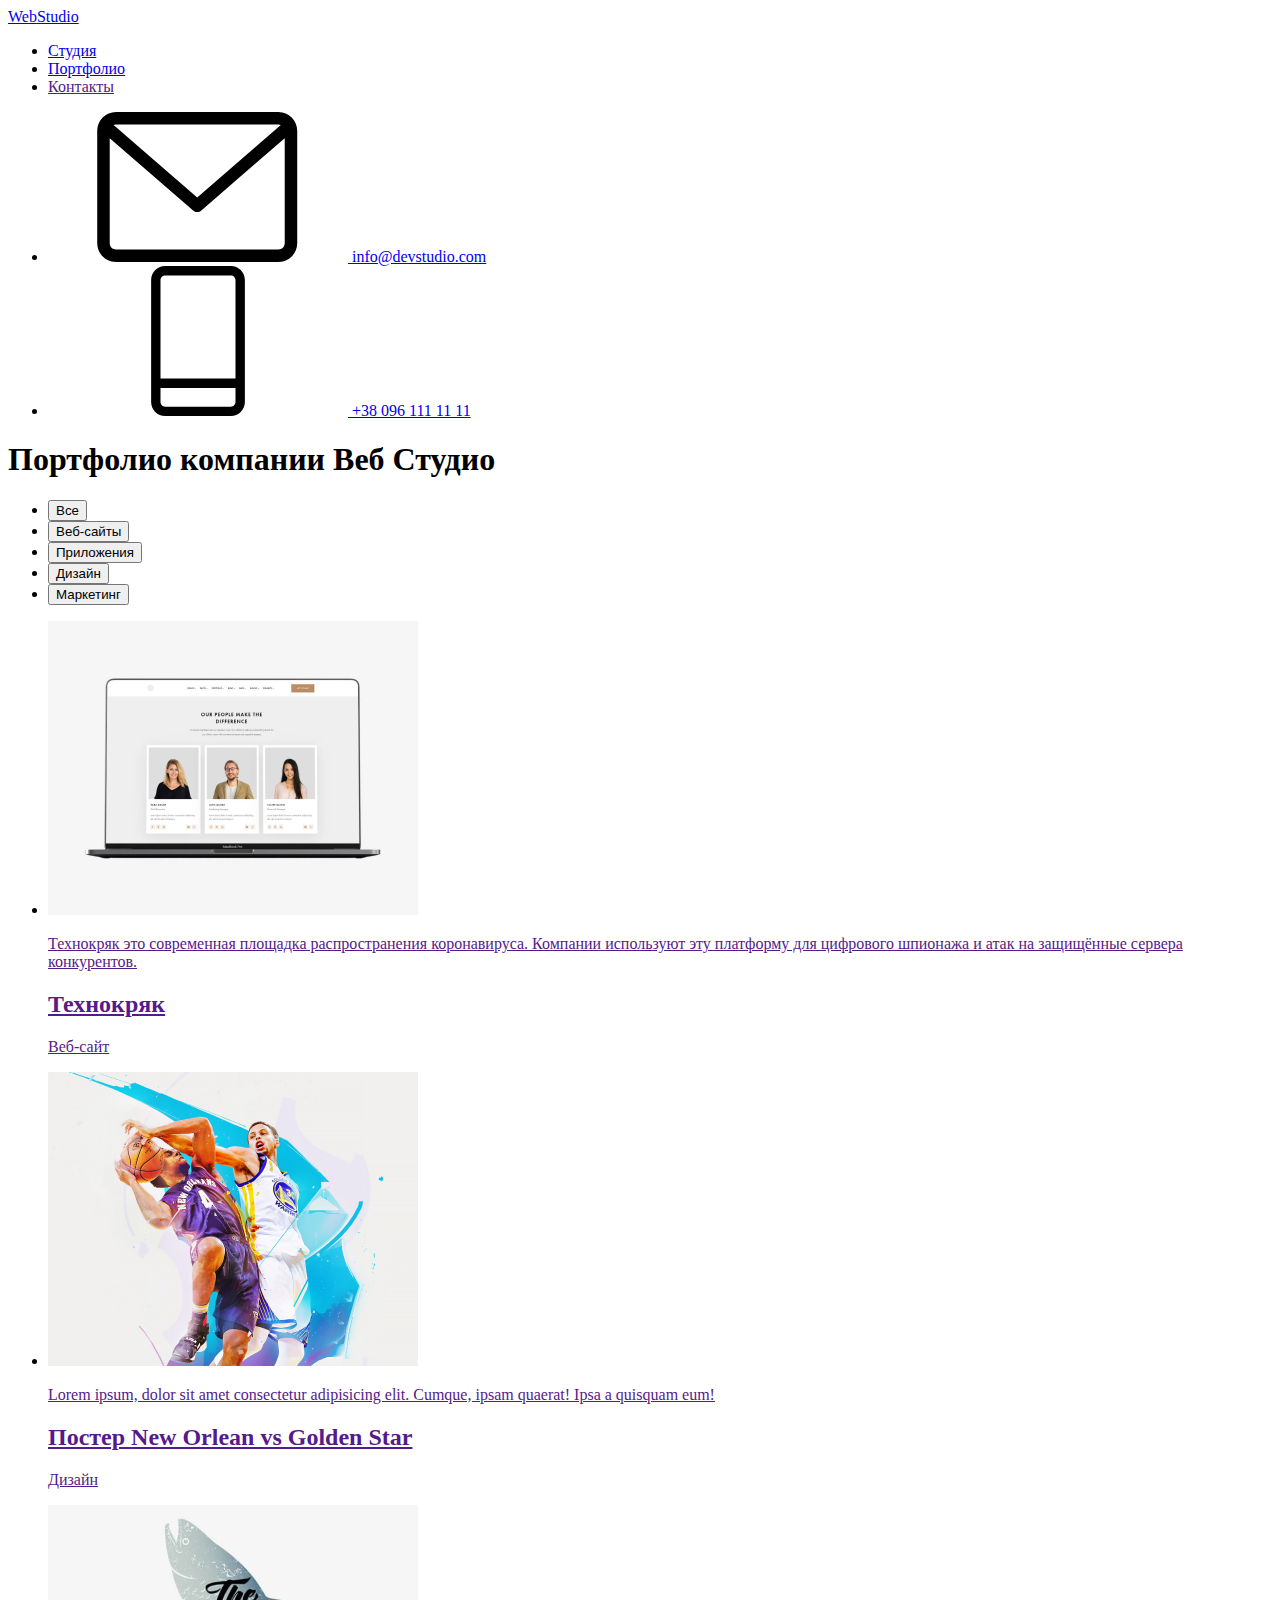
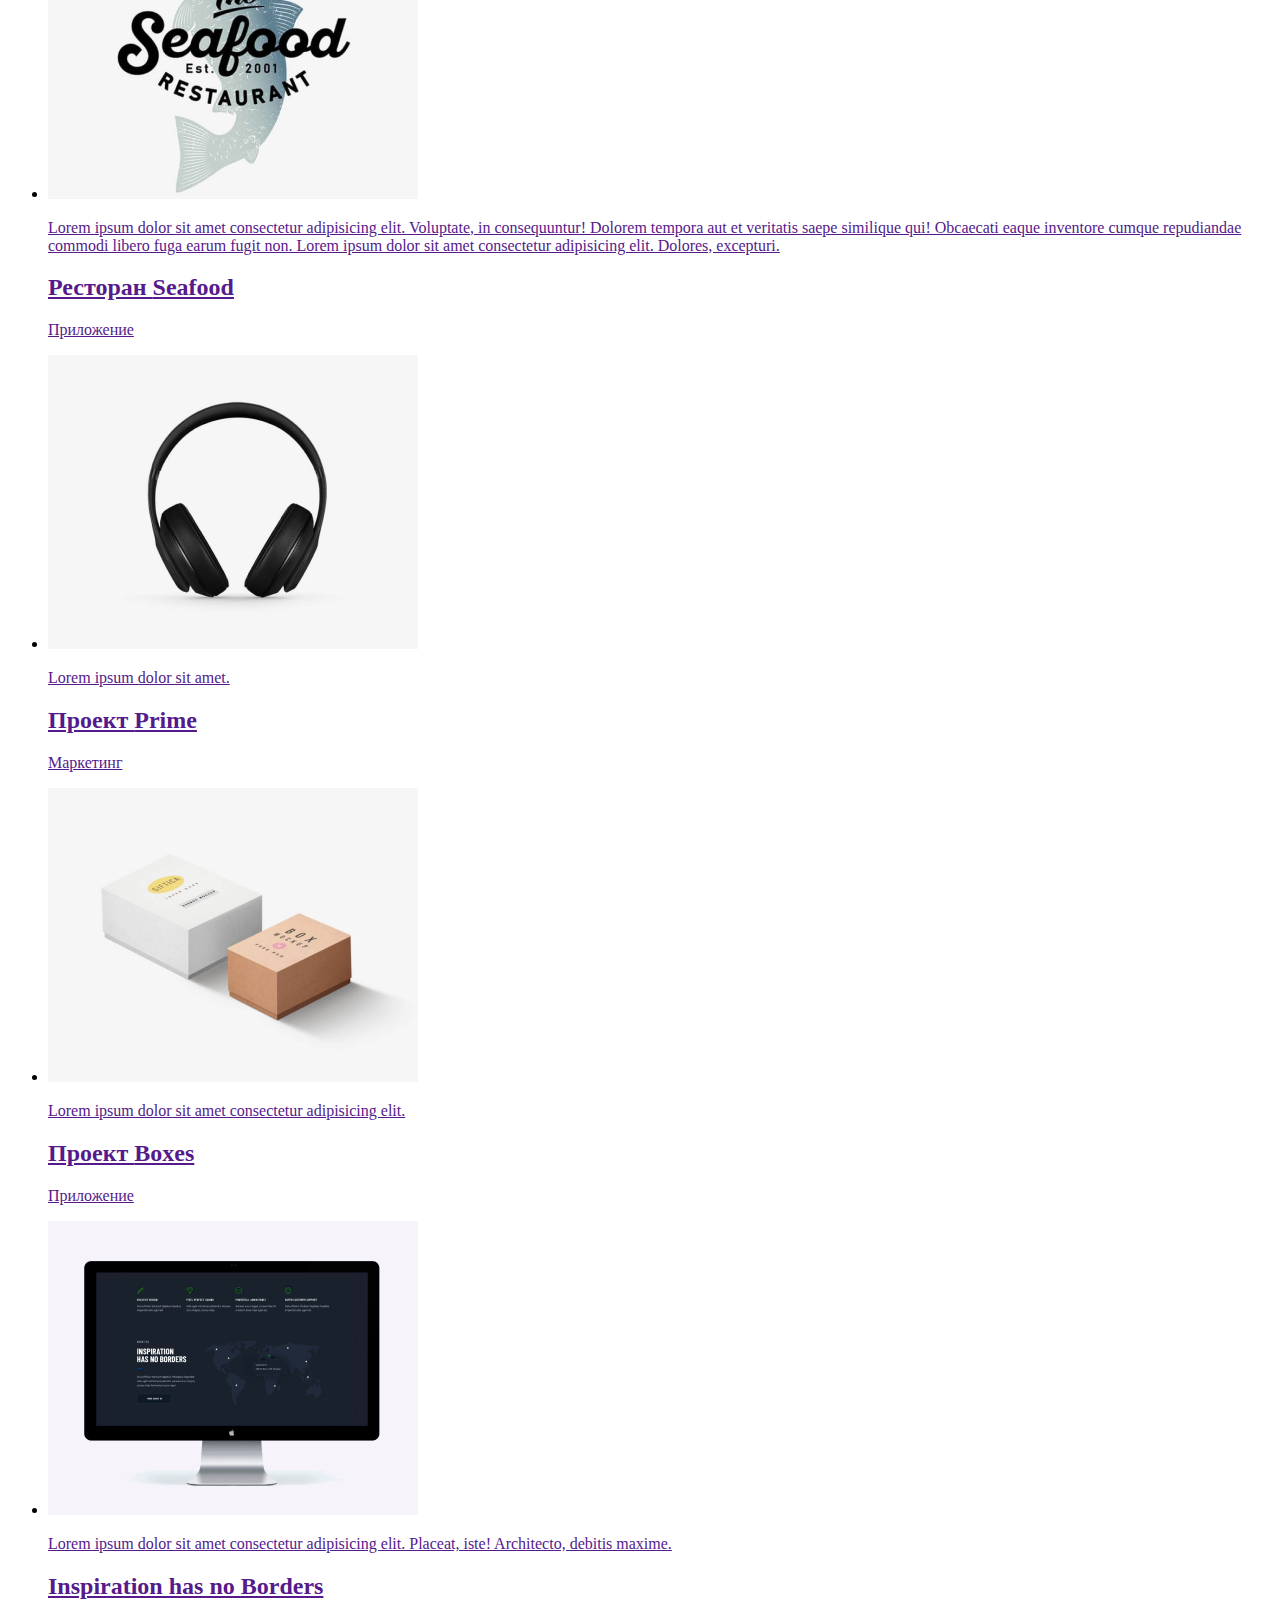
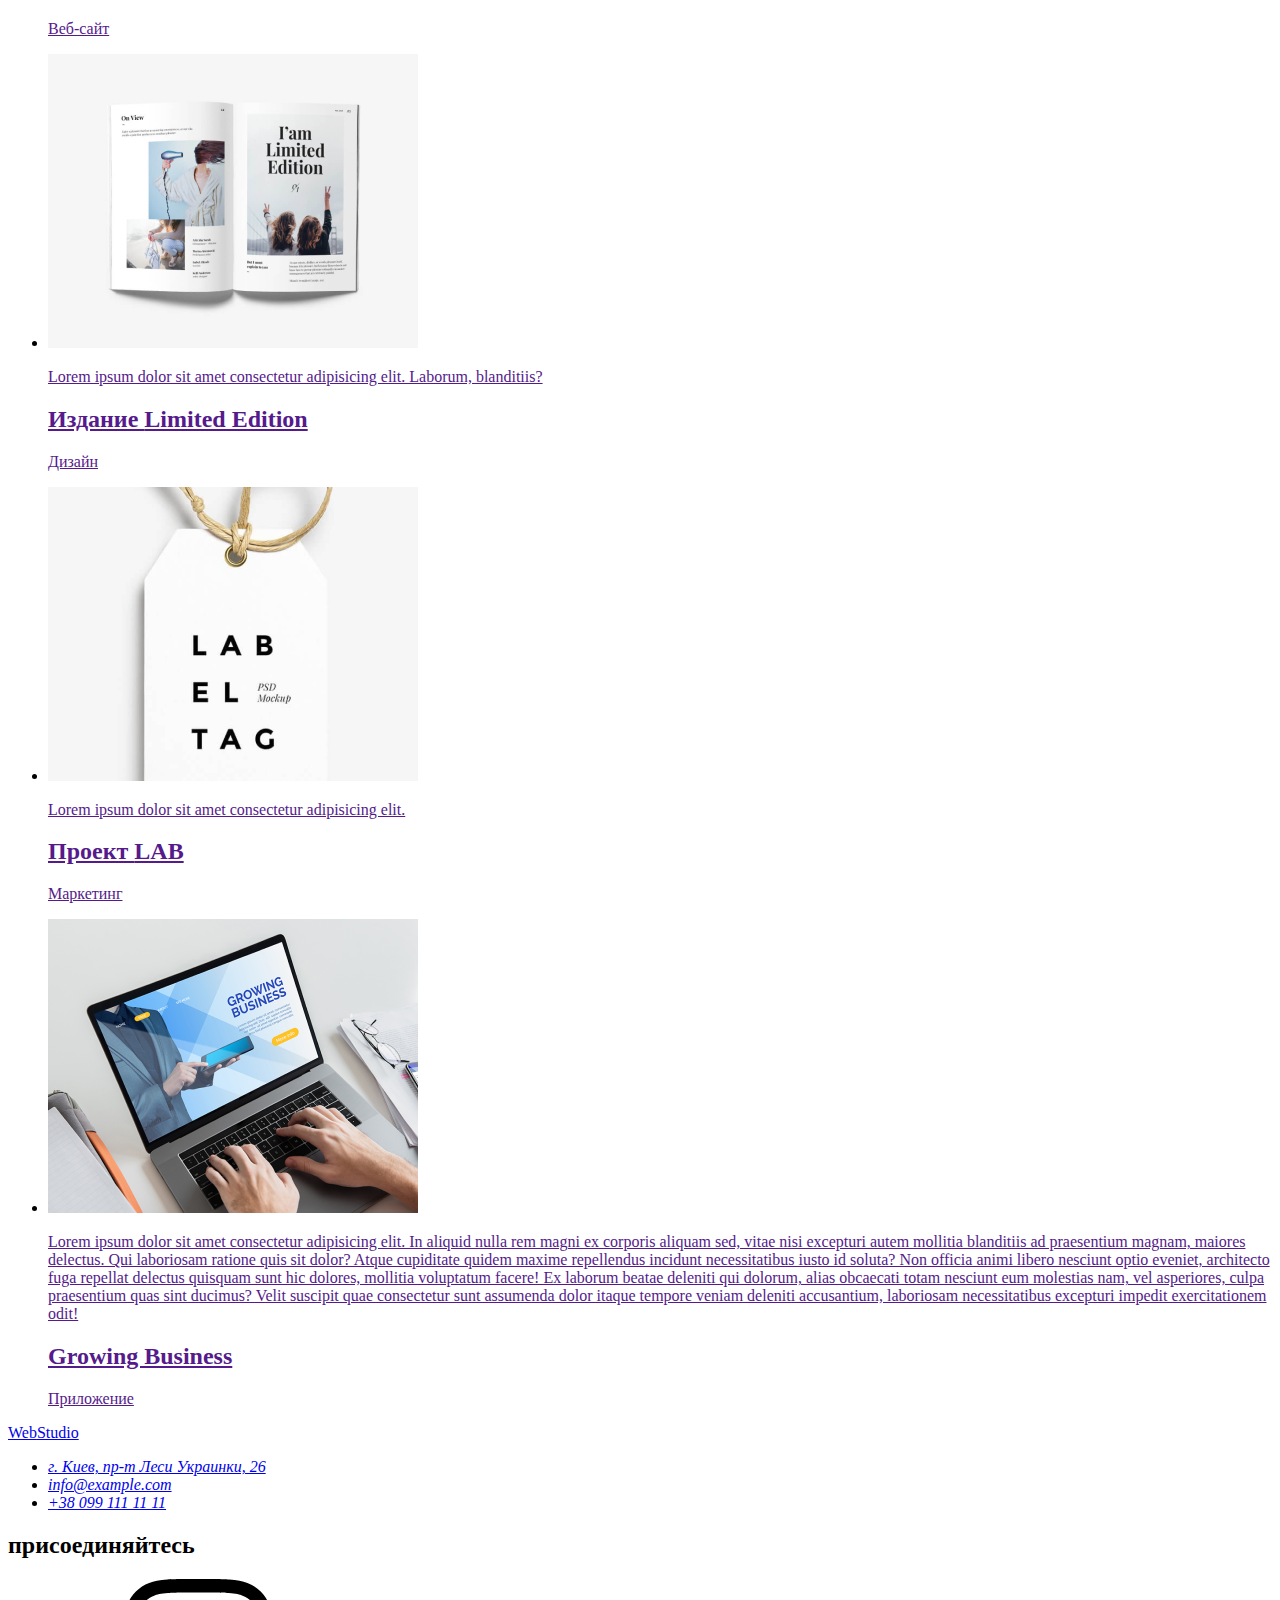
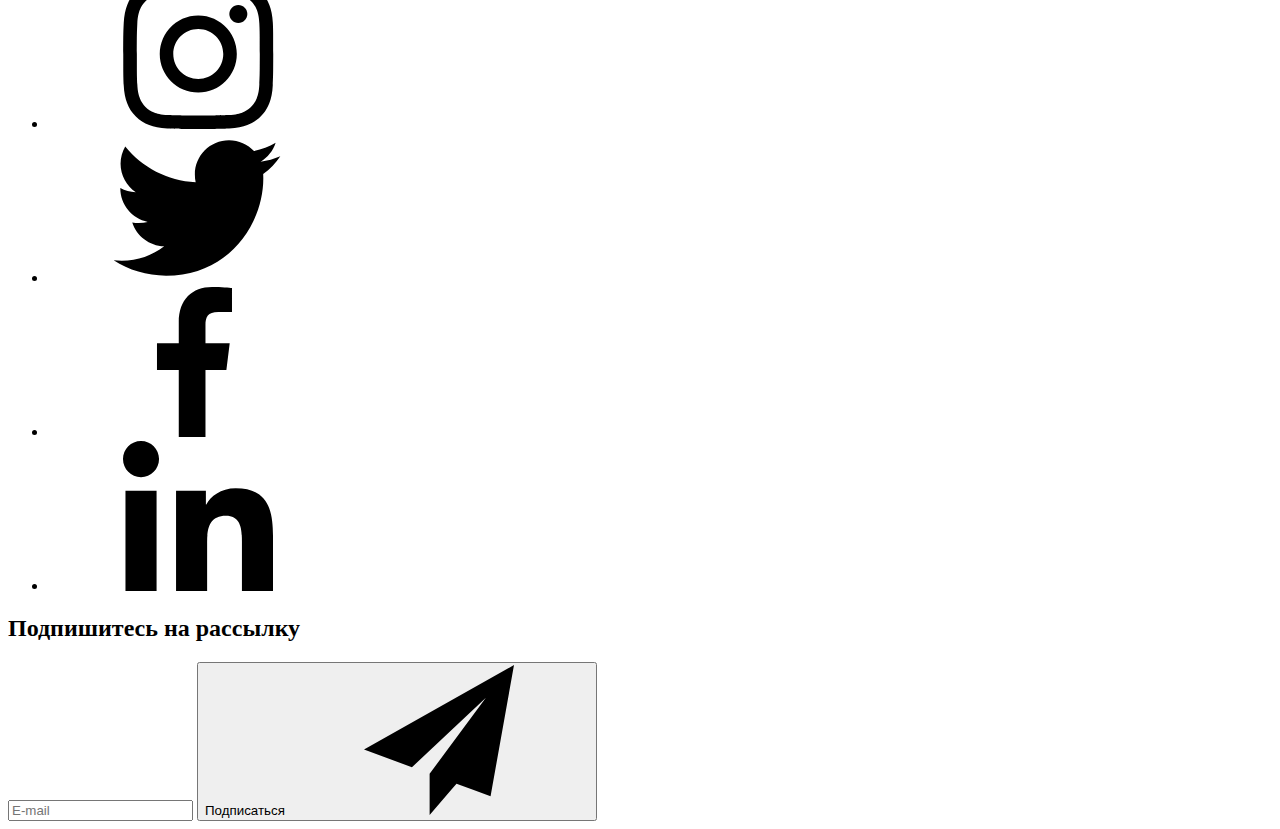
==== portfolio.html @ 914c4fd0 "stars sass" ====
<!DOCTYPE html>
<html lang="ru">
  <head>
    <meta charset="UTF-8" />
    <meta http-equiv="X-UA-Compatible" content="IE=edge" />
    <meta name="viewport" content="width=device-width, initial-scale=1.0" />
    <title>Portfolio</title>
    <link
      rel="stylesheet"
      href="https://cdnjs.cloudflare.com/ajax/libs/modern-normalize/1.1.0/modern-normalize.min.css"
      integrity="sha512-wpPYUAdjBVSE4KJnH1VR1HeZfpl1ub8YT/NKx4PuQ5NmX2tKuGu6U/JRp5y+Y8XG2tV+wKQpNHVUX03MfMFn9Q=="
      crossorigin="anonymous"
      referrerpolicy="no-referrer"
    />
    <link rel="preconnect" href="https://fonts.googleapis.com" />
    <link rel="preconnect" href="https://fonts.gstatic.com" crossorigin />
    <link
      href="https://fonts.googleapis.com/css2?family=Raleway:wght@700&family=Roboto:wght@400;500;700;900&display=swap"
      rel="stylesheet"
    />
    <link rel="stylesheet" href="./styles.css/styles.css" />
  </head>
  <body>
    <!--Шапка документа-->
    <header class="header">
      <div class="header-box container">
        <nav class="header-nav">
          <a href="./index.html" class="header-logo link"
            >Web<span class="header-logo-span">Studio</span></a
          >
          <ul class="nav-list list">
            <li class="nav-item">
              <a href="./index.html" class="nav-link link">Студия</a>
            </li>
            <li class="nav-item">
              <a href="./portfolio.html" class="nav-link current link"
                >Портфолио</a
              >
            </li>
            <li class="nav-item">
              <a href="" class="nav-link link">Контакты</a>
            </li>
          </ul>
        </nav>
        <ul class="nav-contacts">
          <li class="nav-contacts-item">
            <a href="mailto:info@devstudio.com" class="contacts-link mail link">
              <span class="nav-icon-span"
                ><svg class="nav-cont-icon nav-icon-mail">
                  <use
                    href="./images/icons.svg#icon-mail"
                  ></use>
                </svg>
              </span>info@devstudio.com</a>
          </li>
          <li class="nav-contacts-item">
            <a href="tel:+380961111111" class="contacts-link tel link"
              ><span class="nav-icon-span"
              ><svg class="nav-cont-icon nav-icon-tel">
                <use
                  href="./images/icons.svg#icon-tel"
                ></use>
              </svg>
            </span>+38 096 111 11 11</a
            >
          </li>
        </ul>
      </div>
    </header>
    <!-- MAIN -->
    <main>
      <section class="portfolio section">
        <div class="portfolio-box container">
          <h1 class="visually-hidden">Портфолио компании Веб Студио</h1>
          <ul class="portfolio-menu-list list">
            <li class="portfolio-menu-item">
              <button type="button" class="btn portfolio-btn">Все</button>
            </li>
            <li class="portfolio-menu-item">
              <button type="button" class="btn portfolio-btn">Веб-сайты</button>
            </li>
            <li class="portfolio-menu-item">
              <button type="button" class="btn portfolio-btn">
                Приложения
              </button>
            </li>
            <li class="portfolio-menu-item">
              <button type="button" class="btn portfolio-btn">Дизайн</button>
            </li>
            <li class="portfolio-menu-item">
              <button type="button" class="btn portfolio-btn">Маркетинг</button>
            </li>
          </ul>
          <!-- IMAGES+TEXT -->
          <ul class="portfolio-list list">
            <li class="portfolio-item">
              <a href="" class="portfolio-link link">
                <div class="portfolio-wrap">
                  <img
                  src="./images/pf1.png"
                  alt="Дизайн сайта Технокряк"
                  width="370"
                  height="294"
                />
                <p class="port-hover-text">
                  Технокряк это современная площадка распространения коронавируса. Компании используют эту платформу для цифрового шпионажа и атак на защищённые сервера конкурентов.
                </p>
                </div>
                <div class="port-item-box">
                  <h2 class="portfolio-heading">Технокряк</h2>
                  <p class="portfolio-text">Веб-сайт</p>
                </div>
                </a>
            </li>
            <li class="portfolio-item">
              <a href="" class="portfolio-link link"
                >
                <div class="portfolio-wrap">
                <img
                  src="./images/pf2.png"
                  alt="Дизайн постера Новый Орлеан против Голден Стар"
                  width="370"
                  height="294"
                />
                <p class="port-hover-text">
                  Lorem ipsum, dolor sit amet consectetur adipisicing elit. Cumque, ipsam quaerat! Ipsa a quisquam eum!
                </p>
                </div>
                <div class="port-item-box">
                  <h2 class="portfolio-heading">
                    Постер <span lang="en">New Orlean vs Golden Star</span>
                  </h2>
                  <p class="portfolio-text">Дизайн</p>
                </div>
              </a>
            </li>
            <li class="portfolio-item">
              <a href="" class="portfolio-link link"
                >
                <div class="portfolio-wrap">
                <img
                  src="./images/pf3.png"
                  alt="Создание приложения ресторана морепродуктов"
                  width="370"
                  height="294"
                />
                <p class="port-hover-text">
                  Lorem ipsum dolor sit amet consectetur adipisicing elit. Voluptate, in consequuntur! Dolorem tempora aut et veritatis saepe similique qui! Obcaecati eaque inventore cumque repudiandae commodi libero fuga earum fugit non. Lorem ipsum dolor sit amet consectetur adipisicing elit. Dolores, excepturi.
                </p>
                </div>
                <div class="port-item-box">
                  <h2 class="portfolio-heading">
                    Ресторан <span lang="en">Seafood </span>
                  </h2>
                  <p class="portfolio-text">Приложение</p>
                </div>
              </a>
            </li>
            <li class="portfolio-item">
              <a href="" class="portfolio-link link"
                >
                <div class="portfolio-wrap">
                <img
                  src="./images/pf4.png"
                  alt="Маркетинг проекта Прайм"
                  width="370"
                  height="294"
                />
                <p class="port-hover-text">
                  Lorem ipsum dolor sit amet.
                </p>
                </div>
                <div class="port-item-box">
                  <h2 class="portfolio-heading">
                    Проект <span lang="en">Prime</span>
                  </h2>
                  <p class="portfolio-text">Маркетинг</p>
                </div>
              </a>
            </li>
            <li class="portfolio-item">
              <a href="" class="portfolio-link link"
                >
                <div class="portfolio-wrap">
                <img
                  src="./images/pf5.png"
                  alt="Создание приложения Боксес"
                  width="370"
                  height="294"
                />
                <p class="port-hover-text">
                  Lorem ipsum dolor sit amet consectetur adipisicing elit.
                </p>
                </div>
                <div class="port-item-box">
                  <h2 class="portfolio-heading">
                    Проект <span lang="en">Boxes</span>
                  </h2>
                  <p class="portfolio-text">Приложение</p>
                </div>
              </a>
            </li>
            <li class="portfolio-item">
              <a href="" class="portfolio-link link"
                >
                <div class="portfolio-wrap">
                <img
                  src="./images/pf6.png"
                  alt="Создание веб-сайта воображение без ограничений"
                  width="370"
                  height="294"
                />
                <p class="port-hover-text">
                  Lorem ipsum dolor sit amet consectetur adipisicing elit. Placeat, iste! Architecto, debitis maxime.
                </p>
                </div>
                <div class="port-item-box">
                  <h2 lang="en" class="portfolio-heading">
                    Inspiration has no Borders
                  </h2>
                  <p class="portfolio-text">Веб-сайт</p>
                </div>
              </a>
            </li>
            <li class="portfolio-item">
              <a href="" class="portfolio-link link"
                >
                <div class="portfolio-wrap">
                <img
                  src="./images/pf7.png"
                  alt="Дизайн для издания Лимитед Едишн"
                  width="370"
                  height="294"
                />
                <p class="port-hover-text">
                  Lorem ipsum dolor sit amet consectetur adipisicing elit. Laborum, blanditiis?
                </p>
                </div>
                <div class="port-item-box">
                  <h2 class="portfolio-heading">
                    Издание <span lang="en">Limited Edition</span>
                  </h2>
                  <p class="portfolio-text">Дизайн</p>
                </div>
              </a>
            </li>
            <li class="portfolio-item">
              <a href="" class="portfolio-link link"
                >
                <div class="portfolio-wrap">
                <img
                  src="./images/pf8.png"
                  alt="Маркетинговая компания проекта ЛАБ"
                  width="370"
                  height="294"
                />
                <p class="port-hover-text">
                  Lorem ipsum dolor sit amet consectetur adipisicing elit.
                </p>
                </div>
                <div class="port-item-box">
                  <h2 class="portfolio-heading">
                    Проект <span lang="en">LAB</span>
                  </h2>
                  <p class="portfolio-text">Маркетинг</p>
                </div>
              </a>
            </li>
            <li class="portfolio-item">
              <a href="" class="portfolio-link link"
                >
                <div class="portfolio-wrap">
                <img
                  src="./images/pf9.png"
                  alt="Создание приложения для роста бизнеса"
                  width="370"
                  height="294"
                />
                <p class="port-hover-text">
                  Lorem ipsum dolor sit amet consectetur adipisicing elit. In aliquid nulla rem magni ex corporis aliquam sed, vitae nisi excepturi autem mollitia blanditiis ad praesentium magnam, maiores delectus. Qui laboriosam ratione quis sit dolor? Atque cupiditate quidem maxime repellendus incidunt necessitatibus iusto id soluta? Non officia animi libero nesciunt optio eveniet, architecto fuga repellat delectus quisquam sunt hic dolores, mollitia voluptatum facere! Ex laborum beatae deleniti qui dolorum, alias obcaecati totam nesciunt eum molestias nam, vel asperiores, culpa praesentium quas sint ducimus? Velit suscipit quae consectetur sunt assumenda dolor itaque tempore veniam deleniti accusantium, laboriosam necessitatibus excepturi impedit exercitationem odit!
                </p>
                </div>
                <div class="port-item-box">
                  <h2 lang="en" class="portfolio-heading">Growing Business</h2>
                  <p class="portfolio-text">Приложение</p>
                </div>
              </a>
            </li>
          </ul>
        </div>
      </section>
    </main>
    <!--Футер-->
    <footer class="footer">
      <div class="footer-box container">
        <div class="footer-nav">
          <a href="./index.html" class="footer-logo link"
            >Web<span class="footer-logo-span">Studio</span></a
          >
          <address class="footer-contacts">
            <ul class="footer-list list">
              <li class="footer-item">
                <a
                  href="https://goo.gl/maps/8uwswmJSU4VFEEcW8"
                  class="adress link"
                >
                  г. Киев, пр-т Леси Украинки, 26</a
                >
              </li>
              <li class="footer-item">
                <a href="mailto:info@example.com" class="adress-link link"
                  >info@example.com</a
                >
              </li>
              <li class="footer-item">
                <a href="tel:+380991111111" class="adress-link link"
                  >+38 099 111 11 11</a
                >
              </li>
            </ul>
          </address>
        </div>
        <div class="footer-social">
          <h2 class="footer-soc-title">присоединяйтесь</h2>
          <ul class="footer-soc-list">
            <li class="footer-soc-item">
              <a href="" class="footer-soc-link inst">
                <svg class="footer-soc-icon">
                  <use href="./images/icons.svg#icon-inst"></use>
                </svg>
              </a>
            </li>
            <li class="footer-soc-item">
              <a href="" class="footer-soc-link twit">
                <svg class="footer-soc-icon">
                  <use href="./images/icons.svg#icon-twit"></use>
                </svg>
              </a>
            </li>
            <li class="footer-soc-item">
              <a href="" class="footer-soc-link facebook">
                <svg class="footer-soc-icon">
                  <use href="./images/icons.svg#icon-face"></use>
                </svg>
              </a>
            </li>
            <li class="footer-soc-item">
              <a href="" class="footer-soc-link linkedin">
                <svg class="footer-soc-icon">
                  <use href="./images/icons.svg#icon-linkedin"></use>
                </svg>
              </a>
            </li>
          </ul>
        </div>
        <div class="footer-form">
          <h2 class="footer-form-title">Подпишитесь на рассылку</h2>
          <form action="" class="footer-form">
            <input type="email" id="email" name="email" placeholder="E-mail">
            <label for="email" ></label>
            <button type="submit" class="btn footer-btn">Подписаться 
              <svg class="footer-btn-icon">
                <use href="./images/icons.svg#send"></use>
              </svg>
            </button>
          </form>
        </div>
      </div>
    </footer>
  </body>
</html>
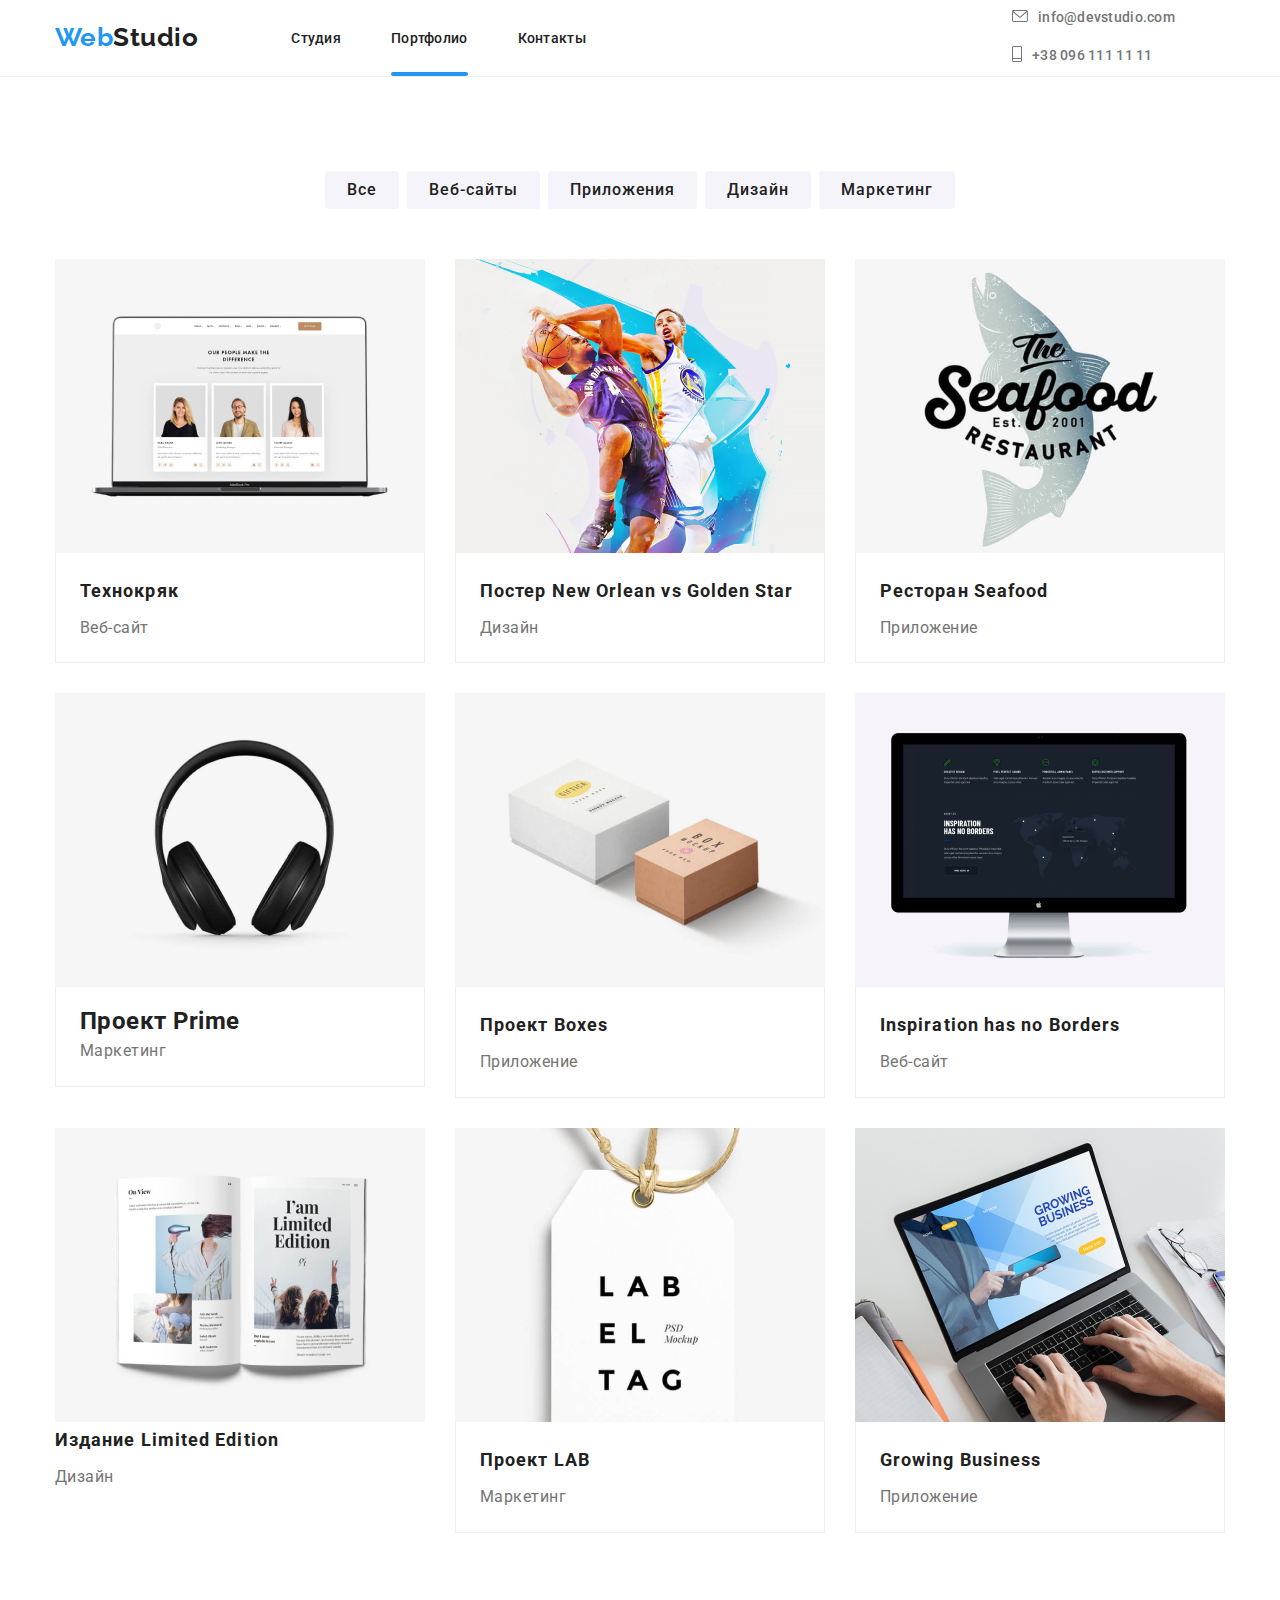
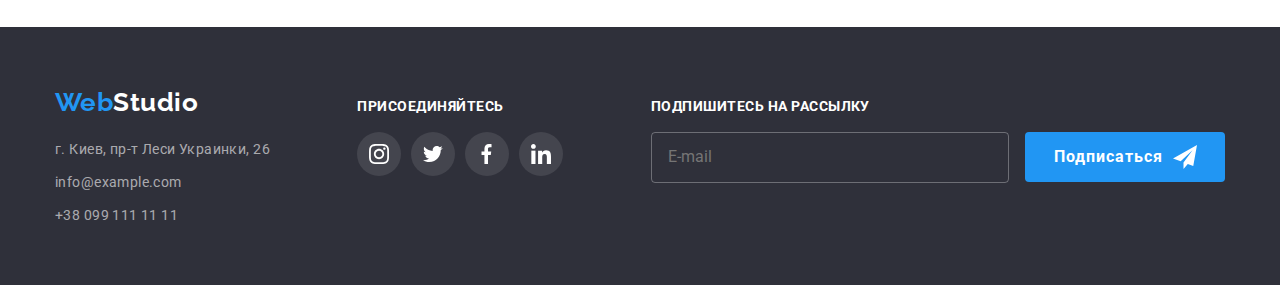
==== commit 537743f3: "second-page" ====
--- a/portfolio.html
+++ b/portfolio.html
@@ -18,45 +18,43 @@
       href="https://fonts.googleapis.com/css2?family=Raleway:wght@700&family=Roboto:wght@400;500;700;900&display=swap"
       rel="stylesheet"
     />
-    <link rel="stylesheet" href="./styles.css/styles.css" />
+    <link rel="stylesheet" href="./css/portfolio.min.css" />
   </head>
   <body>
     <!--Шапка документа-->
     <header class="header">
-      <div class="header-box container">
-        <nav class="header-nav">
-          <a href="./index.html" class="header-logo link"
-            >Web<span class="header-logo-span">Studio</span></a
+      <div class="header__box">
+        <nav class="header__nav">
+          <a href="./index.html" class="header__logo link"
+            >Web<span class="header__logo--span">Studio</span></a
           >
-          <ul class="nav-list list">
-            <li class="nav-item">
-              <a href="./index.html" class="nav-link link">Студия</a>
-            </li>
-            <li class="nav-item">
-              <a href="./portfolio.html" class="nav-link current link"
-                >Портфолио</a
-              >
-            </li>
-            <li class="nav-item">
-              <a href="" class="nav-link link">Контакты</a>
+          <ul class="header__nav--list list">
+            <li class="header__nav--item">
+              <a href="./index.html" class="header__nav--link link">Студия</a>
+            </li>
+            <li class="header__nav--item">
+              <a href="./portfolio.html" class="header__nav--link header__nav--current link">Портфолио</a>
+            </li>
+            <li class="header__nav--item">
+              <a href="" class="header__nav--link link">Контакты</a>
             </li>
           </ul>
         </nav>
-        <ul class="nav-contacts">
-          <li class="nav-contacts-item">
-            <a href="mailto:info@devstudio.com" class="contacts-link mail link">
-              <span class="nav-icon-span"
-                ><svg class="nav-cont-icon nav-icon-mail">
+        <ul class="header__contacts">
+          <li class="header__contacts--item">
+            <a href="mailto:info@devstudio.com" class="header__contacts--link header__contacts--link--mail link">
+              <span class="header__contacts--span"
+                ><svg class="header__contacts--icon header__contacts--icon--mail" width="16px" height="12px">
                   <use
                     href="./images/icons.svg#icon-mail"
                   ></use>
                 </svg>
               </span>info@devstudio.com</a>
           </li>
-          <li class="nav-contacts-item">
-            <a href="tel:+380961111111" class="contacts-link tel link"
-              ><span class="nav-icon-span"
-              ><svg class="nav-cont-icon nav-icon-tel">
+          <li class="header__contacts--item">
+            <a href="tel:+380961111111" class="header__contacts--link header__contacts--link--tel link"
+              ><span class="header__contacts--span"
+              ><svg class="header__contacts--icon header__contacts--icon--tel" width="10px" height="16px">
                 <use
                   href="./images/icons.svg#icon-tel"
                 ></use>
@@ -69,220 +67,220 @@
     </header>
     <!-- MAIN -->
     <main>
-      <section class="portfolio section">
-        <div class="portfolio-box container">
-          <h1 class="visually-hidden">Портфолио компании Веб Студио</h1>
-          <ul class="portfolio-menu-list list">
-            <li class="portfolio-menu-item">
-              <button type="button" class="btn portfolio-btn">Все</button>
-            </li>
-            <li class="portfolio-menu-item">
-              <button type="button" class="btn portfolio-btn">Веб-сайты</button>
-            </li>
-            <li class="portfolio-menu-item">
-              <button type="button" class="btn portfolio-btn">
+      <section class="portfolio">
+        <div class="portfolio__box">
+          <h1 class="portfolio__hidden-title">Портфолио компании Веб Студио</h1>
+          <ul class="portfolio__menu--list list">
+            <li class="portfolio__menu--item">
+              <button type="button" class="portfolio__menu--btn">Все</button>
+            </li>
+            <li class="portfolio__menu--item">
+              <button type="button" class="portfolio__menu--btn">Веб-сайты</button>
+            </li>
+            <li class="portfolio__menu--item">
+              <button type="button" class="portfolio__menu--btn">
                 Приложения
               </button>
             </li>
-            <li class="portfolio-menu-item">
-              <button type="button" class="btn portfolio-btn">Дизайн</button>
-            </li>
-            <li class="portfolio-menu-item">
-              <button type="button" class="btn portfolio-btn">Маркетинг</button>
+            <li class="portfolio__menu--item">
+              <button type="button" class="portfolio__menu--btn">Дизайн</button>
+            </li>
+            <li class="portfolio__menu--item">
+              <button type="button" class="portfolio__menu--btn">Маркетинг</button>
             </li>
           </ul>
           <!-- IMAGES+TEXT -->
-          <ul class="portfolio-list list">
-            <li class="portfolio-item">
-              <a href="" class="portfolio-link link">
-                <div class="portfolio-wrap">
+          <ul class="portfolio__list list">
+            <li class="portfolio__item">
+              <a href="" class="portfolio__link link">
+                <div class="portfolio__wrap">
                   <img
                   src="./images/pf1.png"
                   alt="Дизайн сайта Технокряк"
                   width="370"
                   height="294"
                 />
-                <p class="port-hover-text">
+                <p class="portfolio__hover-text">
                   Технокряк это современная площадка распространения коронавируса. Компании используют эту платформу для цифрового шпионажа и атак на защищённые сервера конкурентов.
                 </p>
                 </div>
-                <div class="port-item-box">
-                  <h2 class="portfolio-heading">Технокряк</h2>
-                  <p class="portfolio-text">Веб-сайт</p>
+                <div class="portfolio__item--box">
+                  <h2 class="portfolio__item--title">Технокряк</h2>
+                  <p class="portfolio__item--text">Веб-сайт</p>
                 </div>
                 </a>
             </li>
-            <li class="portfolio-item">
-              <a href="" class="portfolio-link link"
-                >
-                <div class="portfolio-wrap">
+            <li class="portfolio__item">
+              <a href="" class="portfolio__link link"
+                >
+                <div class="portfolio__wrap">
                 <img
                   src="./images/pf2.png"
                   alt="Дизайн постера Новый Орлеан против Голден Стар"
                   width="370"
                   height="294"
                 />
-                <p class="port-hover-text">
+                <p class="portfolio__hover-text">
                   Lorem ipsum, dolor sit amet consectetur adipisicing elit. Cumque, ipsam quaerat! Ipsa a quisquam eum!
                 </p>
                 </div>
-                <div class="port-item-box">
-                  <h2 class="portfolio-heading">
+                <div class="portfolio__item--box">
+                  <h2 class="portfolio__item--title">
                     Постер <span lang="en">New Orlean vs Golden Star</span>
                   </h2>
-                  <p class="portfolio-text">Дизайн</p>
-                </div>
-              </a>
-            </li>
-            <li class="portfolio-item">
-              <a href="" class="portfolio-link link"
-                >
-                <div class="portfolio-wrap">
+                  <p class="portfolio__item--text">Дизайн</p>
+                </div>
+              </a>
+            </li>
+            <li class="portfolio__item">
+              <a href="" class="portfolio__link link"
+                >
+                <div class="portfolio__wrap">
                 <img
                   src="./images/pf3.png"
                   alt="Создание приложения ресторана морепродуктов"
                   width="370"
                   height="294"
                 />
-                <p class="port-hover-text">
+                <p class="portfolio__hover-text">
                   Lorem ipsum dolor sit amet consectetur adipisicing elit. Voluptate, in consequuntur! Dolorem tempora aut et veritatis saepe similique qui! Obcaecati eaque inventore cumque repudiandae commodi libero fuga earum fugit non. Lorem ipsum dolor sit amet consectetur adipisicing elit. Dolores, excepturi.
                 </p>
                 </div>
-                <div class="port-item-box">
-                  <h2 class="portfolio-heading">
+                <div class="portfolio__item--box">
+                  <h2 class="portfolio__item--title">
                     Ресторан <span lang="en">Seafood </span>
                   </h2>
-                  <p class="portfolio-text">Приложение</p>
-                </div>
-              </a>
-            </li>
-            <li class="portfolio-item">
-              <a href="" class="portfolio-link link"
-                >
-                <div class="portfolio-wrap">
+                  <p class="portfolio__item--text">Приложение</p>
+                </div>
+              </a>
+            </li>
+            <li class="portfolio__item">
+              <a href="" class="portfolio__link link"
+                >
+                <div class="portfolio__wrap">
                 <img
                   src="./images/pf4.png"
                   alt="Маркетинг проекта Прайм"
                   width="370"
                   height="294"
                 />
-                <p class="port-hover-text">
+                <p class="portfolio__hover-text">
                   Lorem ipsum dolor sit amet.
                 </p>
                 </div>
-                <div class="port-item-box">
-                  <h2 class="portfolio-heading">
+                <div class="portfolio__item--box">
+                  <h2 class="portfolio__item-title">
                     Проект <span lang="en">Prime</span>
                   </h2>
-                  <p class="portfolio-text">Маркетинг</p>
-                </div>
-              </a>
-            </li>
-            <li class="portfolio-item">
-              <a href="" class="portfolio-link link"
-                >
-                <div class="portfolio-wrap">
+                  <p class="portfolio__item--text">Маркетинг</p>
+                </div>
+              </a>
+            </li>
+            <li class="portfolio__item">
+              <a href="" class="portfolio__link link"
+                >
+                <div class="portfolio__wrap">
                 <img
                   src="./images/pf5.png"
                   alt="Создание приложения Боксес"
                   width="370"
                   height="294"
                 />
-                <p class="port-hover-text">
+                <p class="portfolio__hover-text">
                   Lorem ipsum dolor sit amet consectetur adipisicing elit.
                 </p>
                 </div>
-                <div class="port-item-box">
-                  <h2 class="portfolio-heading">
+                <div class="portfolio__item--box">
+                  <h2 class="portfolio__item--title">
                     Проект <span lang="en">Boxes</span>
                   </h2>
-                  <p class="portfolio-text">Приложение</p>
-                </div>
-              </a>
-            </li>
-            <li class="portfolio-item">
-              <a href="" class="portfolio-link link"
-                >
-                <div class="portfolio-wrap">
+                  <p class="portfolio__item--text">Приложение</p>
+                </div>
+              </a>
+            </li>
+            <li class="portfolio__item">
+              <a href="" class="portfolio__link link"
+                >
+                <div class="portfolio__wrap">
                 <img
                   src="./images/pf6.png"
                   alt="Создание веб-сайта воображение без ограничений"
                   width="370"
                   height="294"
                 />
-                <p class="port-hover-text">
+                <p class="portfolio__hover-text">
                   Lorem ipsum dolor sit amet consectetur adipisicing elit. Placeat, iste! Architecto, debitis maxime.
                 </p>
                 </div>
-                <div class="port-item-box">
-                  <h2 lang="en" class="portfolio-heading">
+                <div class="portfolio__item--box">
+                  <h2 lang="en" class="portfolio__item--title">
                     Inspiration has no Borders
                   </h2>
-                  <p class="portfolio-text">Веб-сайт</p>
-                </div>
-              </a>
-            </li>
-            <li class="portfolio-item">
-              <a href="" class="portfolio-link link"
-                >
-                <div class="portfolio-wrap">
+                  <p class="portfolio__item--text">Веб-сайт</p>
+                </div>
+              </a>
+            </li>
+            <li class="portfolio__item">
+              <a href="" class="portfolio__link link"
+                >
+                <div class="portfolio__wrap">
                 <img
                   src="./images/pf7.png"
                   alt="Дизайн для издания Лимитед Едишн"
                   width="370"
                   height="294"
                 />
-                <p class="port-hover-text">
+                <p class="portfolio__hover-text">
                   Lorem ipsum dolor sit amet consectetur adipisicing elit. Laborum, blanditiis?
                 </p>
                 </div>
-                <div class="port-item-box">
-                  <h2 class="portfolio-heading">
+                <div class="portfolio__item-box">
+                  <h2 class="portfolio__item--title">
                     Издание <span lang="en">Limited Edition</span>
                   </h2>
-                  <p class="portfolio-text">Дизайн</p>
-                </div>
-              </a>
-            </li>
-            <li class="portfolio-item">
-              <a href="" class="portfolio-link link"
-                >
-                <div class="portfolio-wrap">
+                  <p class="portfolio__item--text">Дизайн</p>
+                </div>
+              </a>
+            </li>
+            <li class="portfolio__item">
+              <a href="" class="portfolio__link link"
+                >
+                <div class="portfolio__wrap">
                 <img
                   src="./images/pf8.png"
                   alt="Маркетинговая компания проекта ЛАБ"
                   width="370"
                   height="294"
                 />
-                <p class="port-hover-text">
+                <p class="portfolio__hover-text">
                   Lorem ipsum dolor sit amet consectetur adipisicing elit.
                 </p>
                 </div>
-                <div class="port-item-box">
-                  <h2 class="portfolio-heading">
+                <div class="portfolio__item--box">
+                  <h2 class="portfolio__item--title">
                     Проект <span lang="en">LAB</span>
                   </h2>
-                  <p class="portfolio-text">Маркетинг</p>
-                </div>
-              </a>
-            </li>
-            <li class="portfolio-item">
-              <a href="" class="portfolio-link link"
-                >
-                <div class="portfolio-wrap">
+                  <p class="portfolio__item--text">Маркетинг</p>
+                </div>
+              </a>
+            </li>
+            <li class="portfolio__item">
+              <a href="" class="portfolio__link link"
+                >
+                <div class="portfolio__wrap">
                 <img
                   src="./images/pf9.png"
                   alt="Создание приложения для роста бизнеса"
                   width="370"
                   height="294"
                 />
-                <p class="port-hover-text">
+                <p class="portfolio__hover-text">
                   Lorem ipsum dolor sit amet consectetur adipisicing elit. In aliquid nulla rem magni ex corporis aliquam sed, vitae nisi excepturi autem mollitia blanditiis ad praesentium magnam, maiores delectus. Qui laboriosam ratione quis sit dolor? Atque cupiditate quidem maxime repellendus incidunt necessitatibus iusto id soluta? Non officia animi libero nesciunt optio eveniet, architecto fuga repellat delectus quisquam sunt hic dolores, mollitia voluptatum facere! Ex laborum beatae deleniti qui dolorum, alias obcaecati totam nesciunt eum molestias nam, vel asperiores, culpa praesentium quas sint ducimus? Velit suscipit quae consectetur sunt assumenda dolor itaque tempore veniam deleniti accusantium, laboriosam necessitatibus excepturi impedit exercitationem odit!
                 </p>
                 </div>
-                <div class="port-item-box">
-                  <h2 lang="en" class="portfolio-heading">Growing Business</h2>
-                  <p class="portfolio-text">Приложение</p>
+                <div class="portfolio__item--box">
+                  <h2 lang="en" class="portfolio__item--title">Growing Business</h2>
+                  <p class="portfolio__item--text">Приложение</p>
                 </div>
               </a>
             </li>
@@ -292,74 +290,74 @@
     </main>
     <!--Футер-->
     <footer class="footer">
-      <div class="footer-box container">
-        <div class="footer-nav">
-          <a href="./index.html" class="footer-logo link"
-            >Web<span class="footer-logo-span">Studio</span></a
+      <div class="footer__box">
+        <div class="footer__nav">
+          <a href="./index.html" class="footer__logo link"
+            >Web<span class="footer__logo--span">Studio</span></a
           >
-          <address class="footer-contacts">
-            <ul class="footer-list list">
-              <li class="footer-item">
+          <address class="footer__contacts">
+            <ul class="footer__contacts--list list">
+              <li class="footer__contacts--item">
                 <a
                   href="https://goo.gl/maps/8uwswmJSU4VFEEcW8"
-                  class="adress link"
+                  class="footer__contacts--adress link"
                 >
                   г. Киев, пр-т Леси Украинки, 26</a
                 >
               </li>
-              <li class="footer-item">
-                <a href="mailto:info@example.com" class="adress-link link"
+              <li class="footer__contacts--item">
+                <a href="mailto:info@example.com" class="footer__contacts--adress link"
                   >info@example.com</a
                 >
               </li>
-              <li class="footer-item">
-                <a href="tel:+380991111111" class="adress-link link"
+              <li class="footer__contacts--item">
+                <a href="tel:+380991111111" class="footer__contacts--adress link"
                   >+38 099 111 11 11</a
                 >
               </li>
             </ul>
           </address>
         </div>
-        <div class="footer-social">
-          <h2 class="footer-soc-title">присоединяйтесь</h2>
-          <ul class="footer-soc-list">
-            <li class="footer-soc-item">
-              <a href="" class="footer-soc-link inst">
-                <svg class="footer-soc-icon">
+        <div class="footer__social">
+          <h2 class="footer__social--title">присоединяйтесь</h2>
+          <ul class="footer__social--list">
+            <li class="footer__social--item">
+              <a href="" class="footer__social--link inst">
+                <svg class="footer__social--icon" width="20px" height="20px">
                   <use href="./images/icons.svg#icon-inst"></use>
                 </svg>
               </a>
             </li>
-            <li class="footer-soc-item">
-              <a href="" class="footer-soc-link twit">
-                <svg class="footer-soc-icon">
+            <li class="footer__social--item">
+              <a href="" class="footer__social--link twit">
+                <svg class="footer__social--icon" width="20px" height="20px">
                   <use href="./images/icons.svg#icon-twit"></use>
                 </svg>
               </a>
             </li>
-            <li class="footer-soc-item">
-              <a href="" class="footer-soc-link facebook">
-                <svg class="footer-soc-icon">
+            <li class="footer__social--item">
+              <a href="" class="footer__social--link facebook">
+                <svg class="footer__social--icon" width="20px" height="20px">
                   <use href="./images/icons.svg#icon-face"></use>
                 </svg>
               </a>
             </li>
-            <li class="footer-soc-item">
-              <a href="" class="footer-soc-link linkedin">
-                <svg class="footer-soc-icon">
+            <li class="footer__social--item">
+              <a href="" class="footer__social--link linkedin">
+                <svg class="footer__social--icon" width="20px" height="20px">
                   <use href="./images/icons.svg#icon-linkedin"></use>
                 </svg>
               </a>
             </li>
           </ul>
         </div>
-        <div class="footer-form">
-          <h2 class="footer-form-title">Подпишитесь на рассылку</h2>
-          <form action="" class="footer-form">
+        <div class="footer__form">
+          <h2 class="footer__form--title">Подпишитесь на рассылку</h2>
+          <form action="" class="footer__form--form">
             <input type="email" id="email" name="email" placeholder="E-mail">
             <label for="email" ></label>
-            <button type="submit" class="btn footer-btn">Подписаться 
-              <svg class="footer-btn-icon">
+            <button type="submit" class="btn footer__form--btn"> Подписаться 
+              <svg class="footer__form--btn--icon" width="24px" height="24px">
                 <use href="./images/icons.svg#send"></use>
               </svg>
             </button>
--- a/css/portfolio.min.css
+++ b/css/portfolio.min.css
@@ -0,0 +1,7 @@
+/*! modern-normalize v1.1.0 | MIT License | https://github.com/sindresorhus/modern-normalize */*,::before,::after{box-sizing:border-box}html{-moz-tab-size:4;tab-size:4}html{line-height:1.15;-webkit-text-size-adjust:100%}body{margin:0}body{font-family:system-ui,-apple-system,"Segoe UI",Roboto,Helvetica,Arial,sans-serif,"Apple Color Emoji","Segoe UI Emoji"}hr{height:0;color:inherit}abbr[title]{text-decoration:underline dotted}b,strong{font-weight:bolder}code,kbd,samp,pre{font-family:ui-monospace,+ SFMono-Regular,+ Consolas,+ 'Liberation Mono',+ Menlo,+ monospace;font-size:1em}small{font-size:80%}sub,sup{font-size:75%;line-height:0;position:relative;vertical-align:baseline}sub{bottom:-0.25em}sup{top:-0.5em}table{text-indent:0;border-color:inherit}button,input,optgroup,select,textarea{font-family:inherit;font-size:100%;line-height:1.15;margin:0}button,select{text-transform:none}button,[type='button'],[type='reset'],[type='submit']{-webkit-appearance:button}::-moz-focus-inner{border-style:none;padding:0}:-moz-focusring{outline:1px dotted ButtonText}:-moz-ui-invalid{box-shadow:none}legend{padding:0}progress{vertical-align:baseline}::-webkit-inner-spin-button,::-webkit-outer-spin-button{height:auto}[type='search']{-webkit-appearance:textfield;outline-offset:-2px}::-webkit-search-decoration{-webkit-appearance:none}::-webkit-file-upload-button{-webkit-appearance:button;font:inherit}summary{display:list-item}p,h1,h2,h3,h4,h5,h6{margin:0}ul{margin:0;padding:0;list-style:none}button{cursor:pointer}img{display:block}address{font-style:normal}a{color:inherit;text-decoration:none;font-style:normal;cursor:pointer}body{background-color:#fff;color:#212121;font-family:'Roboto', 'sans-serif';color:#212121;line-height:1.2;letter-spacing:0.03em}.container,.header__box,.portfolio__box,.footer__box{width:1200px;padding-left:15px;padding-right:15px;margin-left:auto;margin-right:auto}.section,.portfolio{padding-top:94px;padding-bottom:94px}.current,.header{color:#2196F3}.logo,.header__logo,.footer__logo{color:#2196F3;font-family:'Raleway';font-size:26px;font-weight:700}.btn,.portfolio__menu--btn,.footer__form--btn{border-radius:4px;border:none;background-color:#2196F3;color:#fff;font-weight:700;font-size:16px;line-height:1.87;letter-spacing:0.06em}.second-title{text-align:center;font-weight:700;font-size:36px;line-height:1.16;margin-bottom:50px}.visually-hidden,.portfolio__hidden-title{position:absolute;width:1px;height:1px;margin:-1px;padding:0;overflow:hidden;border:0;clip:rect(0 0 0 0)}.header{background-color:#fff;border-bottom:#ECECEC 1px solid}.header__nav--list,.header__nav--contacts{display:flex}.header__box{display:flex;align-items:center;justify-content:space-between}.header__nav--link,.header__contacts--link{font-size:14px;font-weight:500;letter-spacing:0.02em;line-height:1.14;padding-top:10px;padding-bottom:10px;transition:color 250ms cubic-bezier(0.4, 0, 0.2, 1)}.header__nav--link:hover,.header__nav--link:hover,.header__nav--link:focus,.header__nav--link:focus,.header__contacts--link:hover,.header__contacts--link:hover,.header__contacts--link:focus,.header__contacts--link:focus{color:#2196F3}.header__nav{display:flex;align-items:center}.header__nav--item:not(:last-child){margin-right:50px}.header__nav--link{color:#212121}.header__nav--current{position:relative}.header__nav--current::after{content:"";position:absolute;display:block;height:4px;width:100%;bottom:-20px;left:0;border-radius:2px;background-color:#2196F3}.header__contacts--item:not(:last-child){margin-right:50px}.header__contacts--link{color:#757575;display:flex;align-items:center}.header__contacts--icon{margin-right:10px;fill:#757575;transition:fill 250ms cubic-bezier(0.4, 0, 0.2, 1)}.header__contacts--link:hover .header__contacts--icon,.header__contacts--link:focus .header__contacts--icon{fill:#2196F3}.logo,.header__logo,.footer__logo{display:inline-block;color:#2196F3;font-family:'Raleway';font-size:26px;font-weight:700}.header__logo{margin-right:93px;padding-top:10px;padding-bottom:10px}.header__logo--span{color:#212121}.footer__logo{margin-bottom:20px}.footer__logo--span{color:#fff}.portfolio__item{transition:box-shadow 250ms cubic-bezier(0.4, 0, 0.2, 1)}.portfolio__list{display:flex;flex-wrap:wrap}.portfolio__wrap{position:relative;overflow:hidden}.portfolio__hover-text{display:block;position:absolute;width:100%;height:100%;bottom:-100%;background-color:#2196F3;opacity:0;font-size:18px;line-height:1.5;color:#fff;padding:63px 24px 63px 24px;transition:transform 250ms cubic-bezier(0.4, 0, 0.2, 1),opacity 250ms cubic-bezier(0.4, 0, 0.2, 1);overflow:auto}.portfolio__menu--list{display:flex;justify-content:center;margin-bottom:50px}.portfolio__menu--item:not(:last-child){margin-right:8px}.portfolio__menu--btn{background-color:#F5F4FA;color:#212121;font-weight:500;line-height:1.6;text-align:center;padding:6px 22px 6px 22px;transition:background-color 250ms cubic-bezier(0.4, 0, 0.2, 1),color 250ms cubic-bezier(0.4, 0, 0.2, 1),box-shadow 250ms cubic-bezier(0.4, 0, 0.2, 1)}.portfolio__menu--btn:hover,.portfolio__menu--btn:focus{background-color:#2196F3;color:#fff;box-shadow:0px 3px 1px 0px rgba(0,0,0,0.25),0px 1px 2px 0px rgba(0,0,0,0.25),0px 2px 2px 0px rgba(0,0,0,0.25)}.portfolio__item--title{font-size:18px;line-height:2;letter-spacing:0.06em;font-weight:700;color:var(--primary-text-color);margin-bottom:4px}.portfolio__item:hover,.portfolio__item:focus{box-shadow:0px 4px 4px 0px rgba(0,0,0,0.25)}.portfolio__item--text{color:#757575;font-size:16px;line-height:1.87em}.portfolio__item:not(:nth-last-child(-n+3)){margin-bottom:30px}.portfolio__item:not(:nth-child(3n)){margin-right:30px}.portfolio__item--box{border-bottom:1px #eee solid;border-right:1px #eee solid;border-left:1px #eee solid;padding:20px 24px 20px 24px}.portfolio__item:hover .portfolio__hover-text,.portfolio__item:focus .portfolio__hover-text{transform:translateY(-100%);opacity:.9}.footer{background-color:#2F303A;padding-top:60px;padding-bottom:57px}.footer__box{display:flex;justify-content:space-between;align-items:baseline}.footer__social--title,.footer__form--title{color:#fff;text-transform:uppercase;font-size:14px;font-weight:700;line-height:0.87;margin-bottom:20px}.footer__contacts--item{line-height:1.7;font-size:14px;letter-spacing:0.03em;color:rgba(255,255,255,0.6);transition:color 250ms cubic-bezier(0.4, 0, 0.2, 1)}.footer__contacts--item:not(:last-child){margin-bottom:9px}.footer__contacts--item:hover,.footer__contacts--item:focus{color:#fff}.footer__social--list,.footer__social--item,.footer__social--link{display:flex}.footer__social--item{width:44px;height:44px}.footer__social--item:not(:last-child){margin-bottom:9px;margin-right:10px}.footer__social--link{width:100%;height:100%;background-color:rgba(255,255,255,0.1);border-radius:50%;justify-content:center;align-items:center;transition:background-color 250ms cubic-bezier(0.4, 0, 0.2, 1)}.footer__social--link:hover,.footer__social--link:focus{background-color:#2196F3}.footer__social--icon{fill:#fff}.footer__form input{padding-top:15px;padding-bottom:15px;padding-left:16px;margin-right:12px;width:358px;border:solid 1px rgba(255,255,255,0.3);border-radius:4px;background-color:transparent;outline:none;color:#fff;transition:border 250ms cubic-bezier(0.4, 0, 0.2, 1)}.footer__form input:focus{border:solid 1px #2196F3}.footer__form input::placeholder{font-size:16px;line-height:1.25;font-weight:400;color:#757575;transition:color 250ms cubic-bezier(0.4, 0, 0.2, 1)}.footer__form input:hover::placeholder,.footer__form input:focus::placeholder{color:#fff}.footer__form--btn{padding:10px 28px 10px 29px;display:inline-flex;align-items:center;max-width:200px;min-height:50px}.footer__form--btn--icon{fill:#fff;margin-left:10px}
+/*# sourceMappingURL=portfolio.min.css.map */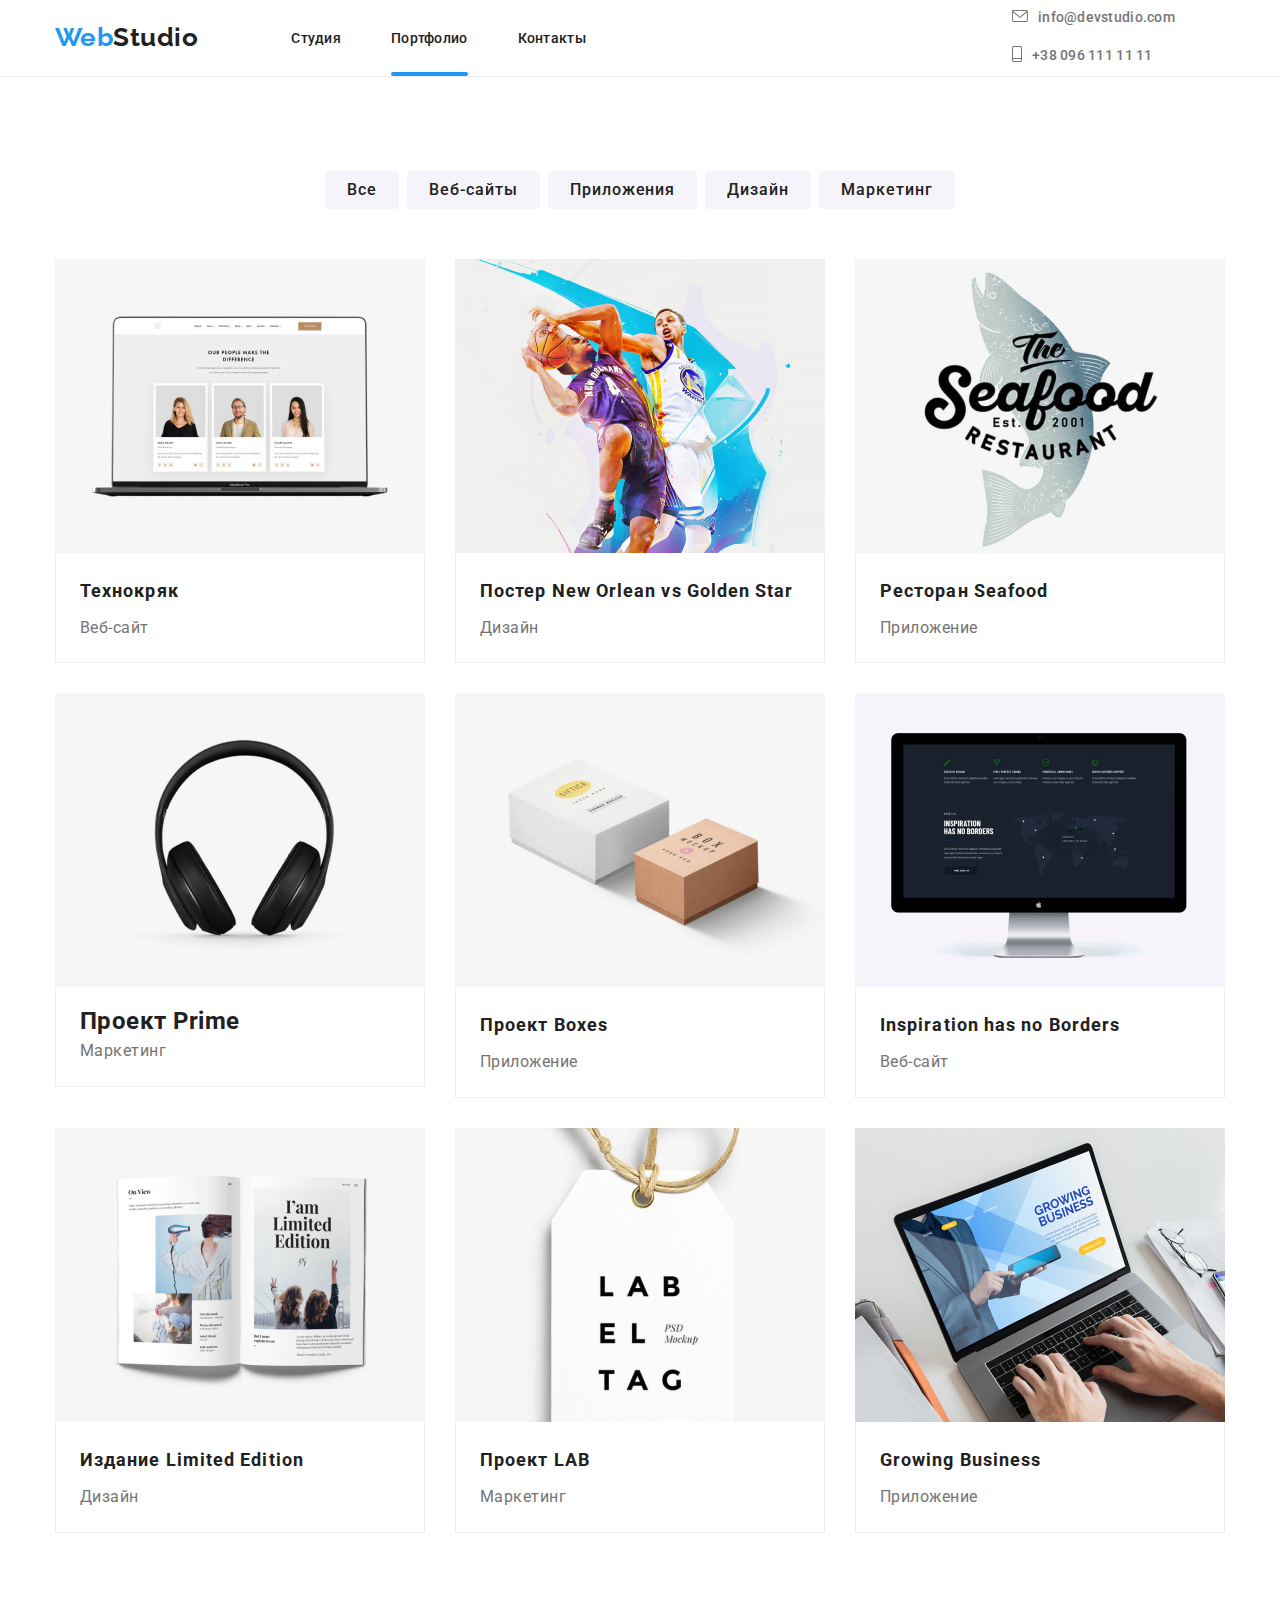
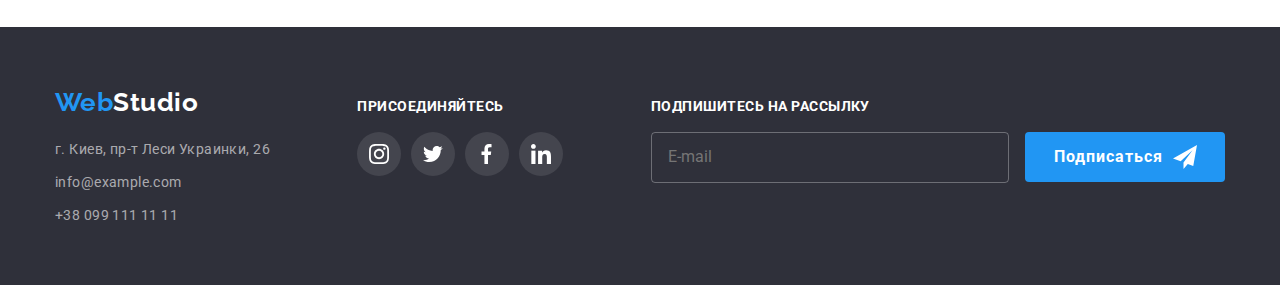
==== commit 89e90ad1: "little changes" ====
--- a/portfolio.html
+++ b/portfolio.html
@@ -5,13 +5,6 @@
     <meta http-equiv="X-UA-Compatible" content="IE=edge" />
     <meta name="viewport" content="width=device-width, initial-scale=1.0" />
     <title>Portfolio</title>
-    <link
-      rel="stylesheet"
-      href="https://cdnjs.cloudflare.com/ajax/libs/modern-normalize/1.1.0/modern-normalize.min.css"
-      integrity="sha512-wpPYUAdjBVSE4KJnH1VR1HeZfpl1ub8YT/NKx4PuQ5NmX2tKuGu6U/JRp5y+Y8XG2tV+wKQpNHVUX03MfMFn9Q=="
-      crossorigin="anonymous"
-      referrerpolicy="no-referrer"
-    />
     <link rel="preconnect" href="https://fonts.googleapis.com" />
     <link rel="preconnect" href="https://fonts.gstatic.com" crossorigin />
     <link
@@ -234,7 +227,7 @@
                   Lorem ipsum dolor sit amet consectetur adipisicing elit. Laborum, blanditiis?
                 </p>
                 </div>
-                <div class="portfolio__item-box">
+                <div class="portfolio__item--box">
                   <h2 class="portfolio__item--title">
                     Издание <span lang="en">Limited Edition</span>
                   </h2>
--- a/css/portfolio.min.css
+++ b/css/portfolio.min.css
@@ -3,5 +3,5 @@
  Consolas,  'Liberation Mono',  Menlo,- monospace;font-size:1em}small{font-size:80%}sub,sup{font-size:75%;line-height:0;position:relative;vertical-align:baseline}sub{bottom:-0.25em}sup{top:-0.5em}table{text-indent:0;border-color:inherit}button,input,optgroup,select,textarea{font-family:inherit;font-size:100%;line-height:1.15;margin:0}button,select{text-transform:none}button,[type='button'],[type='reset'],[type='submit']{-webkit-appearance:button}::-moz-focus-inner{border-style:none;padding:0}:-moz-focusring{outline:1px dotted ButtonText}:-moz-ui-invalid{box-shadow:none}legend{padding:0}progress{vertical-align:baseline}::-webkit-inner-spin-button,::-webkit-outer-spin-button{height:auto}[type='search']{-webkit-appearance:textfield;outline-offset:-2px}::-webkit-search-decoration{-webkit-appearance:none}::-webkit-file-upload-button{-webkit-appearance:button;font:inherit}summary{display:list-item}p,h1,h2,h3,h4,h5,h6{margin:0}ul{margin:0;padding:0;list-style:none}button{cursor:pointer}img{display:block}address{font-style:normal}a{color:inherit;text-decoration:none;font-style:normal;cursor:pointer}body{background-color:#fff;color:#212121;font-family:'Roboto', 'sans-serif';color:#212121;line-height:1.2;letter-spacing:0.03em}.container,.header__box,.portfolio__box,.footer__box{width:1200px;padding-left:15px;padding-right:15px;margin-left:auto;margin-right:auto}.section,.portfolio{padding-top:94px;padding-bottom:94px}.current,.header{color:#2196F3}.logo,.header__logo,.footer__logo{color:#2196F3;font-family:'Raleway';font-size:26px;font-weight:700}.btn,.portfolio__menu--btn,.footer__form--btn{border-radius:4px;border:none;background-color:#2196F3;color:#fff;font-weight:700;font-size:16px;line-height:1.87;letter-spacing:0.06em}.second-title{text-align:center;font-weight:700;font-size:36px;line-height:1.16;margin-bottom:50px}.visually-hidden,.portfolio__hidden-title{position:absolute;width:1px;height:1px;margin:-1px;padding:0;overflow:hidden;border:0;clip:rect(0 0 0 0)}.header{background-color:#fff;border-bottom:#ECECEC 1px solid}.header__nav--list,.header__nav--contacts{display:flex}.header__box{display:flex;align-items:center;justify-content:space-between}.header__nav--link,.header__contacts--link{font-size:14px;font-weight:500;letter-spacing:0.02em;line-height:1.14;padding-top:10px;padding-bottom:10px;transition:color 250ms cubic-bezier(0.4, 0, 0.2, 1)}.header__nav--link:hover,.header__nav--link:hover,.header__nav--link:focus,.header__nav--link:focus,.header__contacts--link:hover,.header__contacts--link:hover,.header__contacts--link:focus,.header__contacts--link:focus{color:#2196F3}.header__nav{display:flex;align-items:center}.header__nav--item:not(:last-child){margin-right:50px}.header__nav--link{color:#212121}.header__nav--current{position:relative}.header__nav--current::after{content:"";position:absolute;display:block;height:4px;width:100%;bottom:-20px;left:0;border-radius:2px;background-color:#2196F3}.header__contacts--item:not(:last-child){margin-right:50px}.header__contacts--link{color:#757575;display:flex;align-items:center}.header__contacts--icon{margin-right:10px;fill:#757575;transition:fill 250ms cubic-bezier(0.4, 0, 0.2, 1)}.header__contacts--link:hover .header__contacts--icon,.header__contacts--link:focus .header__contacts--icon{fill:#2196F3}.logo,.header__logo,.footer__logo{display:inline-block;color:#2196F3;font-family:'Raleway';font-size:26px;font-weight:700}.header__logo{margin-right:93px;padding-top:10px;padding-bottom:10px}.header__logo--span{color:#212121}.footer__logo{margin-bottom:20px}.footer__logo--span{color:#fff}.portfolio__item{transition:box-shadow 250ms cubic-bezier(0.4, 0, 0.2, 1)}.portfolio__list{display:flex;flex-wrap:wrap}.portfolio__wrap{position:relative;overflow:hidden}.portfolio__hover-text{display:block;position:absolute;width:100%;height:100%;bottom:-100%;background-color:#2196F3;opacity:0;font-size:18px;line-height:1.5;color:#fff;padding:63px 24px 63px 24px;transition:transform 250ms cubic-bezier(0.4, 0, 0.2, 1),opacity 250ms cubic-bezier(0.4, 0, 0.2, 1);overflow:auto}.portfolio__menu--list{display:flex;justify-content:center;margin-bottom:50px}.portfolio__menu--item:not(:last-child){margin-right:8px}.portfolio__menu--btn{background-color:#F5F4FA;color:#212121;font-weight:500;line-height:1.6;text-align:center;padding:6px 22px 6px 22px;transition:background-color 250ms cubic-bezier(0.4, 0, 0.2, 1),color 250ms cubic-bezier(0.4, 0, 0.2, 1),box-shadow 250ms cubic-bezier(0.4, 0, 0.2, 1)}.portfolio__menu--btn:hover,.portfolio__menu--btn:focus{background-color:#2196F3;color:#fff;box-shadow:0px 3px 1px 0px rgba(0,0,0,0.25),0px 1px 2px 0px rgba(0,0,0,0.25),0px 2px 2px 0px rgba(0,0,0,0.25)}.portfolio__item--title{font-size:18px;line-height:2;letter-spacing:0.06em;font-weight:700;color:var(--primary-text-color);margin-bottom:4px}.portfolio__item:hover,.portfolio__item:focus{box-shadow:0px 4px 4px 0px rgba(0,0,0,0.25)}.portfolio__item--text{color:#757575;font-size:16px;line-height:1.87em}.portfolio__item:not(:nth-last-child(-n+3)){margin-bottom:30px}.portfolio__item:not(:nth-child(3n)){margin-right:30px}.portfolio__item--box{border-bottom:1px #eee solid;border-right:1px #eee solid;border-left:1px #eee solid;padding:20px 24px 20px 24px}.portfolio__item:hover .portfolio__hover-text,.portfolio__item:focus .portfolio__hover-text{transform:translateY(-100%);opacity:.9}.footer{background-color:#2F303A;padding-top:60px;padding-bottom:57px}.footer__box{display:flex;justify-content:space-between;align-items:baseline}.footer__social--title,.footer__form--title{color:#fff;text-transform:uppercase;font-size:14px;font-weight:700;line-height:0.87;margin-bottom:20px}.footer__contacts--item{line-height:1.7;font-size:14px;letter-spacing:0.03em;color:rgba(255,255,255,0.6);transition:color 250ms cubic-bezier(0.4, 0, 0.2, 1)}.footer__contacts--item:not(:last-child){margin-bottom:9px}.footer__contacts--item:hover,.footer__contacts--item:focus{color:#fff}.footer__social--list,.footer__social--item,.footer__social--link{display:flex}.footer__social--item{width:44px;height:44px}.footer__social--item:not(:last-child){margin-bottom:9px;margin-right:10px}.footer__social--link{width:100%;height:100%;background-color:rgba(255,255,255,0.1);border-radius:50%;justify-content:center;align-items:center;transition:background-color 250ms cubic-bezier(0.4, 0, 0.2, 1)}.footer__social--link:hover,.footer__social--link:focus{background-color:#2196F3}.footer__social--icon{fill:#fff}.footer__form input{padding-top:15px;padding-bottom:15px;padding-left:16px;margin-right:12px;width:358px;border:solid 1px rgba(255,255,255,0.3);border-radius:4px;background-color:transparent;outline:none;color:#fff;transition:border 250ms cubic-bezier(0.4, 0, 0.2, 1)}.footer__form input:focus{border:solid 1px #2196F3}.footer__form input::placeholder{font-size:16px;line-height:1.25;font-weight:400;color:#757575;transition:color 250ms cubic-bezier(0.4, 0, 0.2, 1)}.footer__form input:hover::placeholder,.footer__form input:focus::placeholder{color:#fff}.footer__form--btn{padding:10px 28px 10px 29px;display:inline-flex;align-items:center;max-width:200px;min-height:50px}.footer__form--btn--icon{fill:#fff;margin-left:10px}
+ monospace;font-size:1em}small{font-size:80%}sub,sup{font-size:75%;line-height:0;position:relative;vertical-align:baseline}sub{bottom:-0.25em}sup{top:-0.5em}table{text-indent:0;border-color:inherit}button,input,optgroup,select,textarea{font-family:inherit;font-size:100%;line-height:1.15;margin:0}button,select{text-transform:none}button,[type='button'],[type='reset'],[type='submit']{-webkit-appearance:button}::-moz-focus-inner{border-style:none;padding:0}:-moz-focusring{outline:1px dotted ButtonText}:-moz-ui-invalid{box-shadow:none}legend{padding:0}progress{vertical-align:baseline}::-webkit-inner-spin-button,::-webkit-outer-spin-button{height:auto}[type='search']{-webkit-appearance:textfield;outline-offset:-2px}::-webkit-search-decoration{-webkit-appearance:none}::-webkit-file-upload-button{-webkit-appearance:button;font:inherit}summary{display:list-item}p,h1,h2,h3,h4,h5,h6{margin:0}ul{margin:0;padding:0;list-style:none}button{cursor:pointer}img{display:block}address{font-style:normal}a{color:inherit;text-decoration:none;font-style:normal;cursor:pointer}body{background-color:#fff;color:#212121;font-family:'Roboto', 'sans-serif';color:#212121;line-height:1.2;letter-spacing:0.03em}.container,.header__box,.portfolio__box,.footer__box{width:1200px;padding-left:15px;padding-right:15px;margin-left:auto;margin-right:auto}.section,.portfolio{padding-top:94px;padding-bottom:94px}.current,.header{color:#2196F3}.logo,.header__logo,.footer__logo{color:#2196F3;font-family:'Raleway';font-size:26px;font-weight:700}.btn,.portfolio__menu--btn,.footer__form--btn{border-radius:4px;border:none;background-color:#2196F3;color:#fff;font-weight:700;font-size:16px;line-height:1.87;letter-spacing:0.06em}.second-title{text-align:center;font-weight:700;font-size:36px;line-height:1.16;margin-bottom:50px}.visually-hidden,.portfolio__hidden-title{position:absolute;width:1px;height:1px;margin:-1px;padding:0;overflow:hidden;border:0;clip:rect(0 0 0 0)}.is-hidden{visibility:hidden;pointer-events:none;opacity:0}.header{background-color:#fff;border-bottom:#ECECEC 1px solid}.header__nav--list,.header__nav--contacts{display:flex}.header__box{display:flex;align-items:center;justify-content:space-between}.header__nav--link,.header__contacts--link{font-size:14px;font-weight:500;letter-spacing:0.02em;line-height:1.14;padding-top:10px;padding-bottom:10px;transition:color 250ms cubic-bezier(0.4, 0, 0.2, 1)}.header__nav--link:hover,.header__nav--link:hover,.header__nav--link:focus,.header__nav--link:focus,.header__contacts--link:hover,.header__contacts--link:hover,.header__contacts--link:focus,.header__contacts--link:focus{color:#2196F3}.header__nav{display:flex;align-items:center}.header__nav--item:not(:last-child){margin-right:50px}.header__nav--link{color:#212121}.header__nav--current{position:relative}.header__nav--current::after{content:"";position:absolute;display:block;height:4px;width:100%;bottom:-20px;left:0;border-radius:2px;background-color:#2196F3}.header__contacts--item:not(:last-child){margin-right:50px}.header__contacts--link{color:#757575;display:flex;align-items:center}.header__contacts--icon{margin-right:10px;fill:#757575;transition:fill 250ms cubic-bezier(0.4, 0, 0.2, 1)}.header__contacts--link:hover .header__contacts--icon,.header__contacts--link:focus .header__contacts--icon{fill:#2196F3}.logo,.header__logo,.footer__logo{display:inline-block;color:#2196F3;font-family:'Raleway';font-size:26px;font-weight:700}.header__logo{margin-right:93px;padding-top:10px;padding-bottom:10px}.header__logo--span{color:#212121}.footer__logo{margin-bottom:20px}.footer__logo--span{color:#fff}.portfolio__item{transition:box-shadow 250ms cubic-bezier(0.4, 0, 0.2, 1)}.portfolio__list{display:flex;flex-wrap:wrap}.portfolio__wrap{position:relative;overflow:hidden}.portfolio__hover-text{display:block;position:absolute;width:100%;height:100%;bottom:-100%;background-color:#2196F3;opacity:0;font-size:18px;line-height:1.5;color:#fff;padding:63px 24px 63px 24px;transition:transform 250ms cubic-bezier(0.4, 0, 0.2, 1),opacity 250ms cubic-bezier(0.4, 0, 0.2, 1);overflow:auto}.portfolio__menu--list{display:flex;justify-content:center;margin-bottom:50px}.portfolio__menu--item:not(:last-child){margin-right:8px}.portfolio__menu--btn{background-color:#F5F4FA;color:#212121;font-weight:500;line-height:1.6;text-align:center;padding:6px 22px 6px 22px;transition:background-color 250ms cubic-bezier(0.4, 0, 0.2, 1),color 250ms cubic-bezier(0.4, 0, 0.2, 1),box-shadow 250ms cubic-bezier(0.4, 0, 0.2, 1)}.portfolio__menu--btn:hover,.portfolio__menu--btn:focus{background-color:#2196F3;color:#fff;box-shadow:0px 3px 1px 0px rgba(0,0,0,0.25),0px 1px 2px 0px rgba(0,0,0,0.25),0px 2px 2px 0px rgba(0,0,0,0.25)}.portfolio__item--title{font-size:18px;line-height:2;letter-spacing:0.06em;font-weight:700;color:var(--primary-text-color);margin-bottom:4px}.portfolio__item:hover,.portfolio__item:focus{box-shadow:0px 4px 4px 0px rgba(0,0,0,0.25)}.portfolio__item--text{color:#757575;font-size:16px;line-height:1.87em}.portfolio__item:not(:nth-last-child(-n+3)){margin-bottom:30px}.portfolio__item:not(:nth-child(3n)){margin-right:30px}.portfolio__item--box{border-bottom:1px #eee solid;border-right:1px #eee solid;border-left:1px #eee solid;padding:20px 24px 20px 24px}.portfolio__item:hover .portfolio__hover-text,.portfolio__item:focus .portfolio__hover-text{transform:translateY(-100%);opacity:.9}.footer{background-color:#2F303A;padding-top:60px;padding-bottom:57px}.footer__box{display:flex;justify-content:space-between;align-items:baseline}.footer__social--title,.footer__form--title{color:#fff;text-transform:uppercase;font-size:14px;font-weight:700;line-height:0.87;margin-bottom:20px}.footer__contacts--item{line-height:1.7;font-size:14px;letter-spacing:0.03em;color:rgba(255,255,255,0.6);transition:color 250ms cubic-bezier(0.4, 0, 0.2, 1)}.footer__contacts--item:not(:last-child){margin-bottom:9px}.footer__contacts--item:hover,.footer__contacts--item:focus{color:#fff}.footer__social--list,.footer__social--item,.footer__social--link{display:flex}.footer__social--item{width:44px;height:44px}.footer__social--item:not(:last-child){margin-bottom:9px;margin-right:10px}.footer__social--link{width:100%;height:100%;background-color:rgba(255,255,255,0.1);border-radius:50%;justify-content:center;align-items:center;transition:background-color 250ms cubic-bezier(0.4, 0, 0.2, 1)}.footer__social--link:hover,.footer__social--link:focus{background-color:#2196F3}.footer__social--icon{fill:#fff}.footer__form input{padding-top:15px;padding-bottom:15px;padding-left:16px;margin-right:12px;width:358px;border:solid 1px rgba(255,255,255,0.3);border-radius:4px;background-color:transparent;outline:none;color:#fff;transition:border 250ms cubic-bezier(0.4, 0, 0.2, 1)}.footer__form input:focus{border:solid 1px #2196F3}.footer__form input::placeholder{font-size:16px;line-height:1.25;font-weight:400;color:#757575;transition:color 250ms cubic-bezier(0.4, 0, 0.2, 1)}.footer__form input:hover::placeholder,.footer__form input:focus::placeholder{color:#fff}.footer__form--btn{padding:10px 28px 10px 29px;display:inline-flex;align-items:center;max-width:200px;min-height:50px}.footer__form--btn--icon{fill:#fff;margin-left:10px}
 /*# sourceMappingURL=portfolio.min.css.map */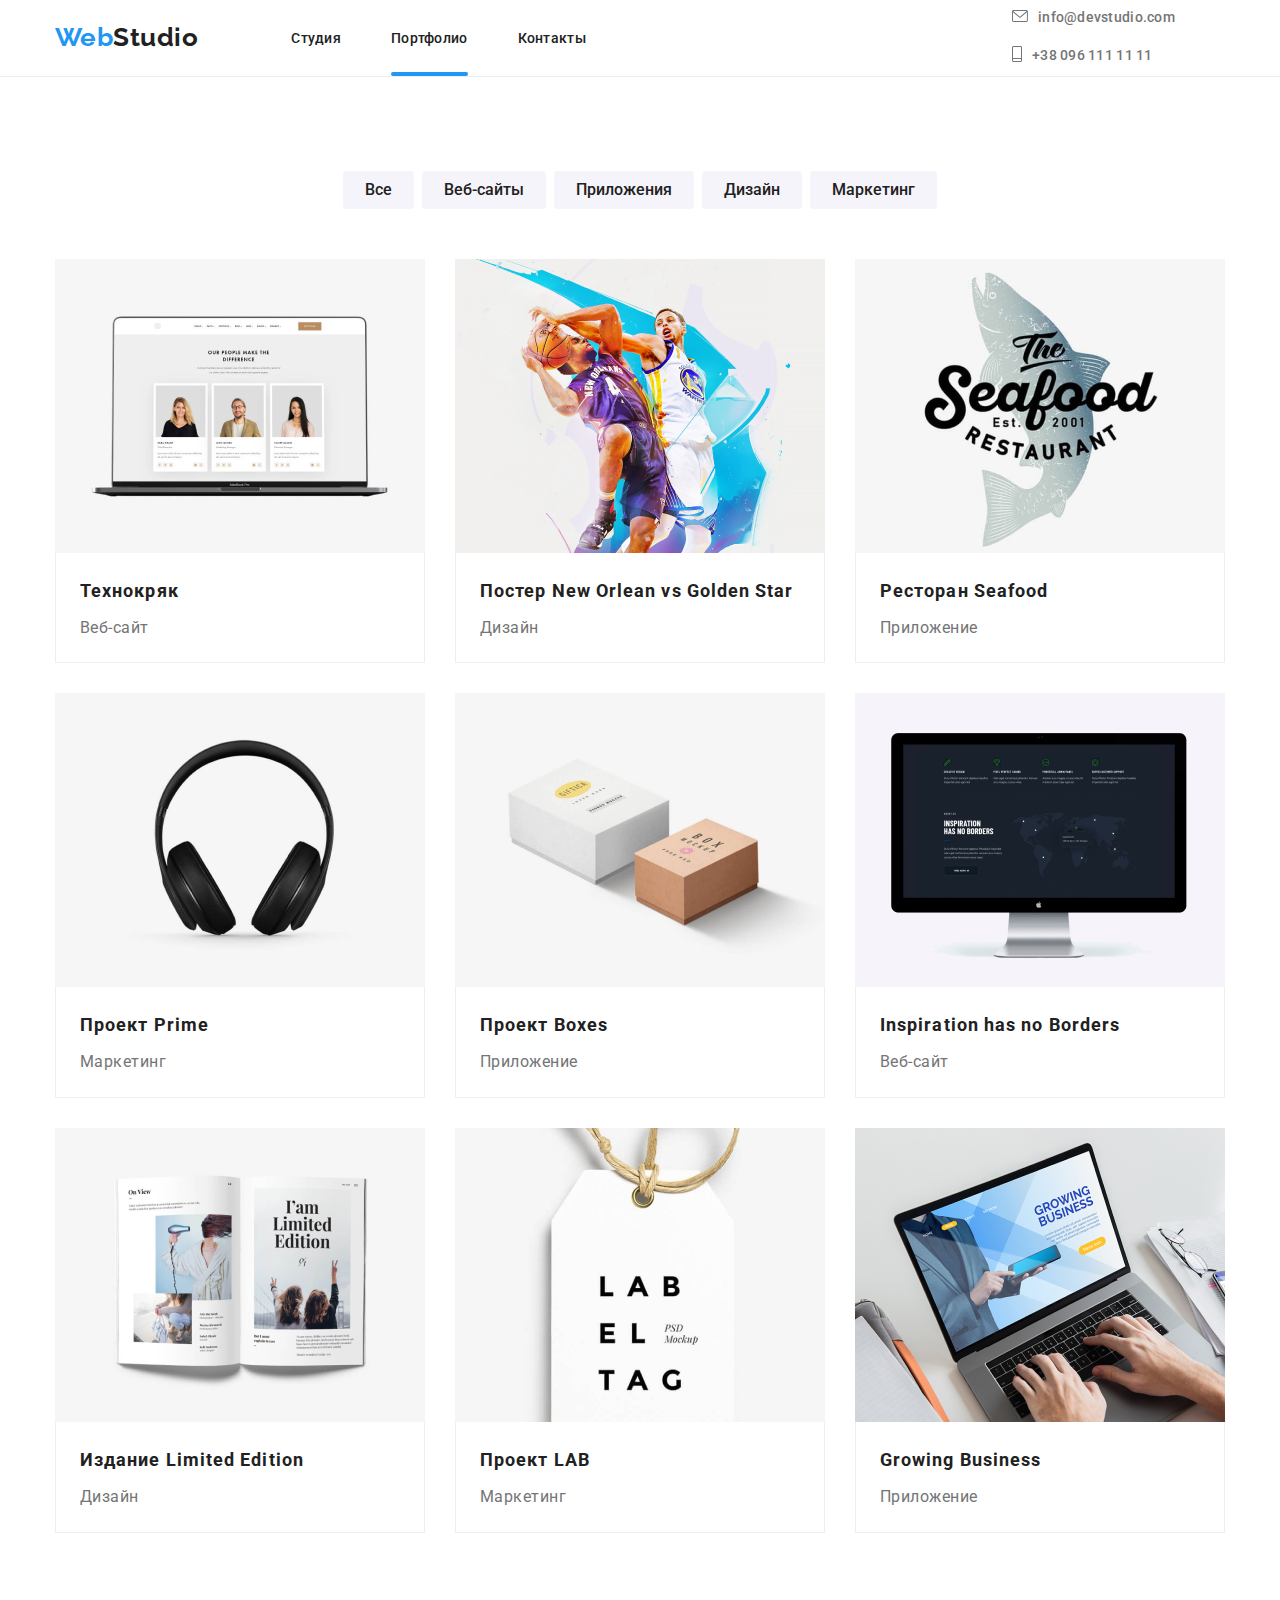
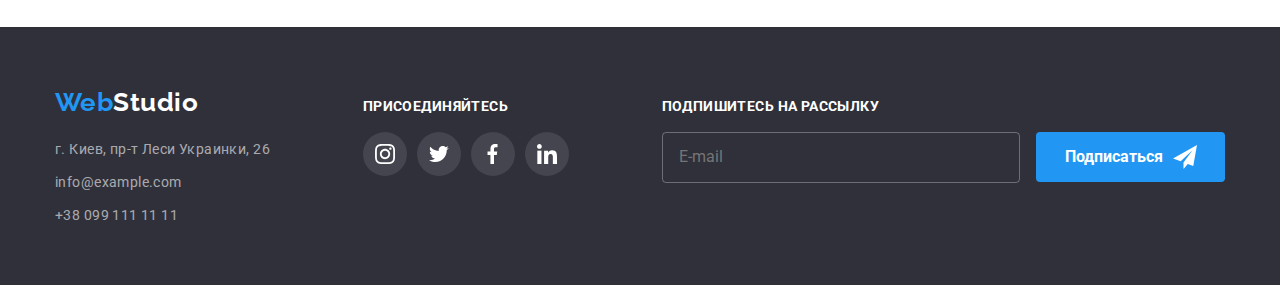
==== commit a6fc1b9a: "fixes" ====
--- a/portfolio.html
+++ b/portfolio.html
@@ -18,24 +18,24 @@
     <header class="header">
       <div class="header__box">
         <nav class="header__nav">
-          <a href="./index.html" class="header__logo link"
+          <a href="./index.html" class="header__logo"
             >Web<span class="header__logo--span">Studio</span></a
           >
-          <ul class="header__nav--list list">
+          <ul class="header__nav--list">
             <li class="header__nav--item">
-              <a href="./index.html" class="header__nav--link link">Студия</a>
+              <a href="./index.html" class="header__nav--link">Студия</a>
             </li>
             <li class="header__nav--item">
-              <a href="./portfolio.html" class="header__nav--link header__nav--current link">Портфолио</a>
+              <a href="./portfolio.html" class="header__nav--link header__nav--current">Портфолио</a>
             </li>
             <li class="header__nav--item">
-              <a href="" class="header__nav--link link">Контакты</a>
+              <a href="" class="header__nav--link">Контакты</a>
             </li>
           </ul>
         </nav>
         <ul class="header__contacts">
           <li class="header__contacts--item">
-            <a href="mailto:info@devstudio.com" class="header__contacts--link header__contacts--link--mail link">
+            <a href="mailto:info@devstudio.com" class="header__contacts--link header__contacts--link--mail">
               <span class="header__contacts--span"
                 ><svg class="header__contacts--icon header__contacts--icon--mail" width="16px" height="12px">
                   <use
@@ -45,7 +45,7 @@
               </span>info@devstudio.com</a>
           </li>
           <li class="header__contacts--item">
-            <a href="tel:+380961111111" class="header__contacts--link header__contacts--link--tel link"
+            <a href="tel:+380961111111" class="header__contacts--link header__contacts--link--tel"
               ><span class="header__contacts--span"
               ><svg class="header__contacts--icon header__contacts--icon--tel" width="10px" height="16px">
                 <use
@@ -63,7 +63,7 @@
       <section class="portfolio">
         <div class="portfolio__box">
           <h1 class="portfolio__hidden-title">Портфолио компании Веб Студио</h1>
-          <ul class="portfolio__menu--list list">
+          <ul class="portfolio__menu--list">
             <li class="portfolio__menu--item">
               <button type="button" class="portfolio__menu--btn">Все</button>
             </li>
@@ -85,7 +85,7 @@
           <!-- IMAGES+TEXT -->
           <ul class="portfolio__list list">
             <li class="portfolio__item">
-              <a href="" class="portfolio__link link">
+              <a href="" class="portfolio__link">
                 <div class="portfolio__wrap">
                   <img
                   src="./images/pf1.png"
@@ -104,7 +104,7 @@
                 </a>
             </li>
             <li class="portfolio__item">
-              <a href="" class="portfolio__link link"
+              <a href="" class="portfolio__link"
                 >
                 <div class="portfolio__wrap">
                 <img
@@ -126,7 +126,7 @@
               </a>
             </li>
             <li class="portfolio__item">
-              <a href="" class="portfolio__link link"
+              <a href="" class="portfolio__link"
                 >
                 <div class="portfolio__wrap">
                 <img
@@ -148,7 +148,7 @@
               </a>
             </li>
             <li class="portfolio__item">
-              <a href="" class="portfolio__link link"
+              <a href="" class="portfolio__link"
                 >
                 <div class="portfolio__wrap">
                 <img
@@ -162,7 +162,7 @@
                 </p>
                 </div>
                 <div class="portfolio__item--box">
-                  <h2 class="portfolio__item-title">
+                  <h2 class="portfolio__item--title">
                     Проект <span lang="en">Prime</span>
                   </h2>
                   <p class="portfolio__item--text">Маркетинг</p>
@@ -170,7 +170,7 @@
               </a>
             </li>
             <li class="portfolio__item">
-              <a href="" class="portfolio__link link"
+              <a href="" class="portfolio__link"
                 >
                 <div class="portfolio__wrap">
                 <img
@@ -192,7 +192,7 @@
               </a>
             </li>
             <li class="portfolio__item">
-              <a href="" class="portfolio__link link"
+              <a href="" class="portfolio__link"
                 >
                 <div class="portfolio__wrap">
                 <img
@@ -214,7 +214,7 @@
               </a>
             </li>
             <li class="portfolio__item">
-              <a href="" class="portfolio__link link"
+              <a href="" class="portfolio__link"
                 >
                 <div class="portfolio__wrap">
                 <img
@@ -236,7 +236,7 @@
               </a>
             </li>
             <li class="portfolio__item">
-              <a href="" class="portfolio__link link"
+              <a href="" class="portfolio__link"
                 >
                 <div class="portfolio__wrap">
                 <img
@@ -258,7 +258,7 @@
               </a>
             </li>
             <li class="portfolio__item">
-              <a href="" class="portfolio__link link"
+              <a href="" class="portfolio__link"
                 >
                 <div class="portfolio__wrap">
                 <img
@@ -285,26 +285,26 @@
     <footer class="footer">
       <div class="footer__box">
         <div class="footer__nav">
-          <a href="./index.html" class="footer__logo link"
+          <a href="./index.html" class="footer__logo"
             >Web<span class="footer__logo--span">Studio</span></a
           >
           <address class="footer__contacts">
-            <ul class="footer__contacts--list list">
+            <ul class="footer__contacts--list">
               <li class="footer__contacts--item">
                 <a
                   href="https://goo.gl/maps/8uwswmJSU4VFEEcW8"
-                  class="footer__contacts--adress link"
+                  class="footer__contacts--adress"
                 >
                   г. Киев, пр-т Леси Украинки, 26</a
                 >
               </li>
               <li class="footer__contacts--item">
-                <a href="mailto:info@example.com" class="footer__contacts--adress link"
+                <a href="mailto:info@example.com" class="footer__contacts--adress"
                   >info@example.com</a
                 >
               </li>
               <li class="footer__contacts--item">
-                <a href="tel:+380991111111" class="footer__contacts--adress link"
+                <a href="tel:+380991111111" class="footer__contacts--adress"
                   >+38 099 111 11 11</a
                 >
               </li>
@@ -315,28 +315,28 @@
           <h2 class="footer__social--title">присоединяйтесь</h2>
           <ul class="footer__social--list">
             <li class="footer__social--item">
-              <a href="" class="footer__social--link inst">
+              <a href="" class="footer__social--link">
                 <svg class="footer__social--icon" width="20px" height="20px">
                   <use href="./images/icons.svg#icon-inst"></use>
                 </svg>
               </a>
             </li>
             <li class="footer__social--item">
-              <a href="" class="footer__social--link twit">
+              <a href="" class="footer__social--link">
                 <svg class="footer__social--icon" width="20px" height="20px">
                   <use href="./images/icons.svg#icon-twit"></use>
                 </svg>
               </a>
             </li>
             <li class="footer__social--item">
-              <a href="" class="footer__social--link facebook">
+              <a href="" class="footer__social--link">
                 <svg class="footer__social--icon" width="20px" height="20px">
                   <use href="./images/icons.svg#icon-face"></use>
                 </svg>
               </a>
             </li>
             <li class="footer__social--item">
-              <a href="" class="footer__social--link linkedin">
+              <a href="" class="footer__social--link">
                 <svg class="footer__social--icon" width="20px" height="20px">
                   <use href="./images/icons.svg#icon-linkedin"></use>
                 </svg>
@@ -349,7 +349,7 @@
           <form action="" class="footer__form--form">
             <input type="email" id="email" name="email" placeholder="E-mail">
             <label for="email" ></label>
-            <button type="submit" class="btn footer__form--btn"> Подписаться 
+            <button type="submit" class="footer__form--btn"> Подписаться 
               <svg class="footer__form--btn--icon" width="24px" height="24px">
                 <use href="./images/icons.svg#send"></use>
               </svg>
--- a/css/portfolio.min.css
+++ b/css/portfolio.min.css
@@ -1,7 +1 @@
-/*! modern-normalize v1.1.0 | MIT License | https://github.com/sindresorhus/modern-normalize */*,::before,::after{box-sizing:border-box}html{-moz-tab-size:4;tab-size:4}html{line-height:1.15;-webkit-text-size-adjust:100%}body{margin:0}body{font-family:system-ui,-apple-system,"Segoe UI",Roboto,Helvetica,Arial,sans-serif,"Apple Color Emoji","Segoe UI Emoji"}hr{height:0;color:inherit}abbr[title]{text-decoration:underline dotted}b,strong{font-weight:bolder}code,kbd,samp,pre{font-family:ui-monospace,- SFMono-Regular,- Consolas,- 'Liberation Mono',- Menlo,- monospace;font-size:1em}small{font-size:80%}sub,sup{font-size:75%;line-height:0;position:relative;vertical-align:baseline}sub{bottom:-0.25em}sup{top:-0.5em}table{text-indent:0;border-color:inherit}button,input,optgroup,select,textarea{font-family:inherit;font-size:100%;line-height:1.15;margin:0}button,select{text-transform:none}button,[type='button'],[type='reset'],[type='submit']{-webkit-appearance:button}::-moz-focus-inner{border-style:none;padding:0}:-moz-focusring{outline:1px dotted ButtonText}:-moz-ui-invalid{box-shadow:none}legend{padding:0}progress{vertical-align:baseline}::-webkit-inner-spin-button,::-webkit-outer-spin-button{height:auto}[type='search']{-webkit-appearance:textfield;outline-offset:-2px}::-webkit-search-decoration{-webkit-appearance:none}::-webkit-file-upload-button{-webkit-appearance:button;font:inherit}summary{display:list-item}p,h1,h2,h3,h4,h5,h6{margin:0}ul{margin:0;padding:0;list-style:none}button{cursor:pointer}img{display:block}address{font-style:normal}a{color:inherit;text-decoration:none;font-style:normal;cursor:pointer}body{background-color:#fff;color:#212121;font-family:'Roboto', 'sans-serif';color:#212121;line-height:1.2;letter-spacing:0.03em}.container,.header__box,.portfolio__box,.footer__box{width:1200px;padding-left:15px;padding-right:15px;margin-left:auto;margin-right:auto}.section,.portfolio{padding-top:94px;padding-bottom:94px}.current,.header{color:#2196F3}.logo,.header__logo,.footer__logo{color:#2196F3;font-family:'Raleway';font-size:26px;font-weight:700}.btn,.portfolio__menu--btn,.footer__form--btn{border-radius:4px;border:none;background-color:#2196F3;color:#fff;font-weight:700;font-size:16px;line-height:1.87;letter-spacing:0.06em}.second-title{text-align:center;font-weight:700;font-size:36px;line-height:1.16;margin-bottom:50px}.visually-hidden,.portfolio__hidden-title{position:absolute;width:1px;height:1px;margin:-1px;padding:0;overflow:hidden;border:0;clip:rect(0 0 0 0)}.is-hidden{visibility:hidden;pointer-events:none;opacity:0}.header{background-color:#fff;border-bottom:#ECECEC 1px solid}.header__nav--list,.header__nav--contacts{display:flex}.header__box{display:flex;align-items:center;justify-content:space-between}.header__nav--link,.header__contacts--link{font-size:14px;font-weight:500;letter-spacing:0.02em;line-height:1.14;padding-top:10px;padding-bottom:10px;transition:color 250ms cubic-bezier(0.4, 0, 0.2, 1)}.header__nav--link:hover,.header__nav--link:hover,.header__nav--link:focus,.header__nav--link:focus,.header__contacts--link:hover,.header__contacts--link:hover,.header__contacts--link:focus,.header__contacts--link:focus{color:#2196F3}.header__nav{display:flex;align-items:center}.header__nav--item:not(:last-child){margin-right:50px}.header__nav--link{color:#212121}.header__nav--current{position:relative}.header__nav--current::after{content:"";position:absolute;display:block;height:4px;width:100%;bottom:-20px;left:0;border-radius:2px;background-color:#2196F3}.header__contacts--item:not(:last-child){margin-right:50px}.header__contacts--link{color:#757575;display:flex;align-items:center}.header__contacts--icon{margin-right:10px;fill:#757575;transition:fill 250ms cubic-bezier(0.4, 0, 0.2, 1)}.header__contacts--link:hover .header__contacts--icon,.header__contacts--link:focus .header__contacts--icon{fill:#2196F3}.logo,.header__logo,.footer__logo{display:inline-block;color:#2196F3;font-family:'Raleway';font-size:26px;font-weight:700}.header__logo{margin-right:93px;padding-top:10px;padding-bottom:10px}.header__logo--span{color:#212121}.footer__logo{margin-bottom:20px}.footer__logo--span{color:#fff}.portfolio__item{transition:box-shadow 250ms cubic-bezier(0.4, 0, 0.2, 1)}.portfolio__list{display:flex;flex-wrap:wrap}.portfolio__wrap{position:relative;overflow:hidden}.portfolio__hover-text{display:block;position:absolute;width:100%;height:100%;bottom:-100%;background-color:#2196F3;opacity:0;font-size:18px;line-height:1.5;color:#fff;padding:63px 24px 63px 24px;transition:transform 250ms cubic-bezier(0.4, 0, 0.2, 1),opacity 250ms cubic-bezier(0.4, 0, 0.2, 1);overflow:auto}.portfolio__menu--list{display:flex;justify-content:center;margin-bottom:50px}.portfolio__menu--item:not(:last-child){margin-right:8px}.portfolio__menu--btn{background-color:#F5F4FA;color:#212121;font-weight:500;line-height:1.6;text-align:center;padding:6px 22px 6px 22px;transition:background-color 250ms cubic-bezier(0.4, 0, 0.2, 1),color 250ms cubic-bezier(0.4, 0, 0.2, 1),box-shadow 250ms cubic-bezier(0.4, 0, 0.2, 1)}.portfolio__menu--btn:hover,.portfolio__menu--btn:focus{background-color:#2196F3;color:#fff;box-shadow:0px 3px 1px 0px rgba(0,0,0,0.25),0px 1px 2px 0px rgba(0,0,0,0.25),0px 2px 2px 0px rgba(0,0,0,0.25)}.portfolio__item--title{font-size:18px;line-height:2;letter-spacing:0.06em;font-weight:700;color:var(--primary-text-color);margin-bottom:4px}.portfolio__item:hover,.portfolio__item:focus{box-shadow:0px 4px 4px 0px rgba(0,0,0,0.25)}.portfolio__item--text{color:#757575;font-size:16px;line-height:1.87em}.portfolio__item:not(:nth-last-child(-n+3)){margin-bottom:30px}.portfolio__item:not(:nth-child(3n)){margin-right:30px}.portfolio__item--box{border-bottom:1px #eee solid;border-right:1px #eee solid;border-left:1px #eee solid;padding:20px 24px 20px 24px}.portfolio__item:hover .portfolio__hover-text,.portfolio__item:focus .portfolio__hover-text{transform:translateY(-100%);opacity:.9}.footer{background-color:#2F303A;padding-top:60px;padding-bottom:57px}.footer__box{display:flex;justify-content:space-between;align-items:baseline}.footer__social--title,.footer__form--title{color:#fff;text-transform:uppercase;font-size:14px;font-weight:700;line-height:0.87;margin-bottom:20px}.footer__contacts--item{line-height:1.7;font-size:14px;letter-spacing:0.03em;color:rgba(255,255,255,0.6);transition:color 250ms cubic-bezier(0.4, 0, 0.2, 1)}.footer__contacts--item:not(:last-child){margin-bottom:9px}.footer__contacts--item:hover,.footer__contacts--item:focus{color:#fff}.footer__social--list,.footer__social--item,.footer__social--link{display:flex}.footer__social--item{width:44px;height:44px}.footer__social--item:not(:last-child){margin-bottom:9px;margin-right:10px}.footer__social--link{width:100%;height:100%;background-color:rgba(255,255,255,0.1);border-radius:50%;justify-content:center;align-items:center;transition:background-color 250ms cubic-bezier(0.4, 0, 0.2, 1)}.footer__social--link:hover,.footer__social--link:focus{background-color:#2196F3}.footer__social--icon{fill:#fff}.footer__form input{padding-top:15px;padding-bottom:15px;padding-left:16px;margin-right:12px;width:358px;border:solid 1px rgba(255,255,255,0.3);border-radius:4px;background-color:transparent;outline:none;color:#fff;transition:border 250ms cubic-bezier(0.4, 0, 0.2, 1)}.footer__form input:focus{border:solid 1px #2196F3}.footer__form input::placeholder{font-size:16px;line-height:1.25;font-weight:400;color:#757575;transition:color 250ms cubic-bezier(0.4, 0, 0.2, 1)}.footer__form input:hover::placeholder,.footer__form input:focus::placeholder{color:#fff}.footer__form--btn{padding:10px 28px 10px 29px;display:inline-flex;align-items:center;max-width:200px;min-height:50px}.footer__form--btn--icon{fill:#fff;margin-left:10px}
-/*# sourceMappingURL=portfolio.min.css.map */+/*! modern-normalize v1.1.0 | MIT License | https://github.com/sindresorhus/modern-normalize */*,::before,::after{box-sizing:border-box}html{-moz-tab-size:4;-o-tab-size:4;tab-size:4}html{line-height:1.15;-webkit-text-size-adjust:100%}body{margin:0}body{font-family:system-ui,-apple-system,"Segoe UI",Roboto,Helvetica,Arial,sans-serif,"Apple Color Emoji","Segoe UI Emoji"}hr{height:0;color:inherit}abbr[title]{-webkit-text-decoration:underline dotted;text-decoration:underline dotted}b,strong{font-weight:bolder}code,kbd,samp,pre{font-family:ui-monospace,SFMono-Regular,Consolas,"Liberation Mono",Menlo,monospace;font-size:1em}small{font-size:80%}sub,sup{font-size:75%;line-height:0;position:relative;vertical-align:baseline}sub{bottom:-0.25em}sup{top:-0.5em}table{text-indent:0;border-color:inherit}button,input,optgroup,select,textarea{font-family:inherit;font-size:100%;line-height:1.15;margin:0}button,select{text-transform:none}button,[type=button],[type=reset],[type=submit]{-webkit-appearance:button}::-moz-focus-inner{border-style:none;padding:0}:-moz-focusring{outline:1px dotted ButtonText}:-moz-ui-invalid{box-shadow:none}legend{padding:0}progress{vertical-align:baseline}::-webkit-inner-spin-button,::-webkit-outer-spin-button{height:auto}[type=search]{-webkit-appearance:textfield;outline-offset:-2px}::-webkit-search-decoration{-webkit-appearance:none}::-webkit-file-upload-button{-webkit-appearance:button;font:inherit}summary{display:list-item}p,h1,h2,h3,h4,h5,h6{margin:0}ul{margin:0;padding:0;list-style:none}button{cursor:pointer}img{display:block}address{font-style:normal}a{color:inherit;text-decoration:none;font-style:normal;cursor:pointer}body{background-color:#fff;color:#212121;font-family:"Roboto","sans-serif";color:#212121;line-height:1.2;letter-spacing:.03em}.container,.footer__box,.portfolio__box,.header__box{width:1200px;padding-left:15px;padding-right:15px;margin-left:auto;margin-right:auto}.section,.portfolio{padding-top:94px;padding-bottom:94px}.current,.header{color:#2196f3}.logo,.footer__logo,.header__logo{color:#2196f3;font-family:"Raleway";font-size:26px;font-weight:700}.btn,.footer__form--btn,.portfolio__menu--btn{border-radius:4px;border:none;background-color:#2196f3;color:#fff;font-size:16px;font-weight:700;line-height:1.87;letter-spacing:.06}.second-title{text-align:center;font-size:36px;font-weight:700;line-height:1.16;letter-spacing:.03em;margin-bottom:50px}.visually-hidden,.portfolio__hidden-title{position:absolute;width:1px;height:1px;margin:-1px;padding:0;overflow:hidden;border:0;clip:rect(0 0 0 0)}.is-hidden{visibility:hidden;pointer-events:none;opacity:0}.header{background-color:#fff;border-bottom:#ececec 1px solid}.header__nav--list,.header__nav--contacts{display:flex}.header__box{display:flex;align-items:center;justify-content:space-between}.header__nav--link,.header__contacts--link{font-size:14px;font-weight:500;line-height:1.14;letter-spacing:.02em;padding-top:10px;padding-bottom:10px;transition:color 250ms cubic-bezier(0.4, 0, 0.2, 1)}.header__nav--link:hover,.header__nav--link:hover,.header__nav--link:focus,.header__nav--link:focus,.header__contacts--link:hover,.header__contacts--link:hover,.header__contacts--link:focus,.header__contacts--link:focus{color:#2196f3}.header__nav{display:flex;align-items:center}.header__nav--item:not(:last-child){margin-right:50px}.header__nav--link{color:#212121}.header__nav--current{position:relative}.header__nav--current::after{content:"";position:absolute;display:block;height:4px;width:100%;bottom:-20px;left:0;border-radius:2px;background-color:#2196f3}.header__contacts--item:not(:last-child){margin-right:50px}.header__contacts--link{color:#757575;display:flex;align-items:center}.header__contacts--icon{margin-right:10px;fill:#757575;transition:fill 250ms cubic-bezier(0.4, 0, 0.2, 1)}.header__contacts--link:hover .header__contacts--icon,.header__contacts--link:focus .header__contacts--icon{fill:#2196f3}.logo,.footer__logo,.header__logo{display:inline-block;color:#2196f3;font-family:"Raleway";font-size:26px;font-weight:700}.header__logo{margin-right:93px;padding-top:10px;padding-bottom:10px}.header__logo--span{color:#212121}.footer__logo{margin-bottom:20px}.footer__logo--span{color:#fff}.portfolio__item{transition:box-shadow 250ms cubic-bezier(0.4, 0, 0.2, 1)}.portfolio__list{display:flex;flex-wrap:wrap}.portfolio__wrap{position:relative;overflow:hidden}.portfolio__hover-text{display:block;position:absolute;width:100%;height:100%;bottom:-100%;background-color:#2196f3;opacity:0;font-size:18px;line-height:1.5;color:#fff;padding:63px 24px 63px 24px;transition:transform 250ms cubic-bezier(0.4, 0, 0.2, 1),opacity 250ms cubic-bezier(0.4, 0, 0.2, 1);overflow:auto}.portfolio__menu--list{display:flex;justify-content:center;margin-bottom:50px}.portfolio__menu--item:not(:last-child){margin-right:8px}.portfolio__menu--btn{background-color:#f5f4fa;color:#212121;font-weight:500;line-height:1.6;text-align:center;padding:6px 22px 6px 22px;transition:background-color 250ms cubic-bezier(0.4, 0, 0.2, 1),color 250ms cubic-bezier(0.4, 0, 0.2, 1),box-shadow 250ms cubic-bezier(0.4, 0, 0.2, 1)}.portfolio__menu--btn:hover,.portfolio__menu--btn:focus{background-color:#2196f3;color:#fff;box-shadow:0px 3px 1px 0px rgba(0,0,0,.25),0px 1px 2px 0px rgba(0,0,0,.25),0px 2px 2px 0px rgba(0,0,0,.25)}.portfolio__item--title{font-size:18px;line-height:2;letter-spacing:.06em;font-weight:700;color:var(--primary-text-color);margin-bottom:4px}.portfolio__item:hover,.portfolio__item:focus{box-shadow:0px 4px 4px 0px rgba(0,0,0,.25)}.portfolio__item--text{color:#757575;font-size:16px;line-height:1.87em}.portfolio__item:not(:nth-last-child(-n+3)){margin-bottom:30px}.portfolio__item:not(:nth-child(3n)){margin-right:30px}.portfolio__item--box{border-bottom:1px #eee solid;border-right:1px #eee solid;border-left:1px #eee solid;padding:20px 24px 20px 24px}.portfolio__item:hover .portfolio__hover-text,.portfolio__item:focus .portfolio__hover-text{transform:translateY(-100%);opacity:.9}.footer{background-color:#2f303a;padding-top:60px;padding-bottom:57px}.footer__box{display:flex;justify-content:space-between;align-items:baseline}.footer__social--title,.footer__form--title{color:#fff;text-transform:uppercase;font-size:14px;font-weight:700;line-height:.87;letter-spacing:.03em;margin-bottom:20px}.footer__contacts--item{font-size:14px;font-weight:400;line-height:1.2;letter-spacing:.03em;line-height:1.7;font-size:14px;letter-spacing:.03em;color:rgba(255,255,255,.6);transition:color 250ms cubic-bezier(0.4, 0, 0.2, 1)}.footer__contacts--item:not(:last-child){margin-bottom:9px}.footer__contacts--item:hover,.footer__contacts--item:focus{color:#fff}.footer__social--list,.footer__social--item,.footer__social--link{display:flex}.footer__social--item{width:44px;height:44px}.footer__social--item:not(:last-child){margin-bottom:9px;margin-right:10px}.footer__social--link{width:100%;height:100%;background-color:rgba(255,255,255,.1);border-radius:50%;justify-content:center;align-items:center;transition:background-color 250ms cubic-bezier(0.4, 0, 0.2, 1)}.footer__social--link:hover,.footer__social--link:focus{background-color:#2196f3}.footer__social--icon{fill:#fff}.footer__form input{padding-top:15px;padding-bottom:15px;padding-left:16px;margin-right:12px;width:358px;border:solid 1px rgba(255,255,255,.3);border-radius:4px;background-color:transparent;outline:none;color:#fff;transition:border 250ms cubic-bezier(0.4, 0, 0.2, 1)}.footer__form input:focus{border:solid 1px #2196f3}.footer__form input::-moz-placeholder{font-size:16px;line-height:1.25;font-weight:400;color:#757575;-moz-transition:color 250ms cubic-bezier(0.4, 0, 0.2, 1);transition:color 250ms cubic-bezier(0.4, 0, 0.2, 1)}.footer__form input:-ms-input-placeholder{font-size:16px;line-height:1.25;font-weight:400;color:#757575;-ms-transition:color 250ms cubic-bezier(0.4, 0, 0.2, 1);transition:color 250ms cubic-bezier(0.4, 0, 0.2, 1)}.footer__form input::placeholder{font-size:16px;line-height:1.25;font-weight:400;color:#757575;transition:color 250ms cubic-bezier(0.4, 0, 0.2, 1)}.footer__form input:hover::-moz-placeholder, .footer__form input:focus::-moz-placeholder{color:#fff}.footer__form input:hover:-ms-input-placeholder, .footer__form input:focus:-ms-input-placeholder{color:#fff}.footer__form input:hover::placeholder,.footer__form input:focus::placeholder{color:#fff}.footer__form--btn{padding:10px 28px 10px 29px;display:inline-flex;align-items:center;max-width:200px;min-height:50px}.footer__form--btn--icon{fill:#fff;margin-left:10px}/*# sourceMappingURL=portfolio.min.css.map */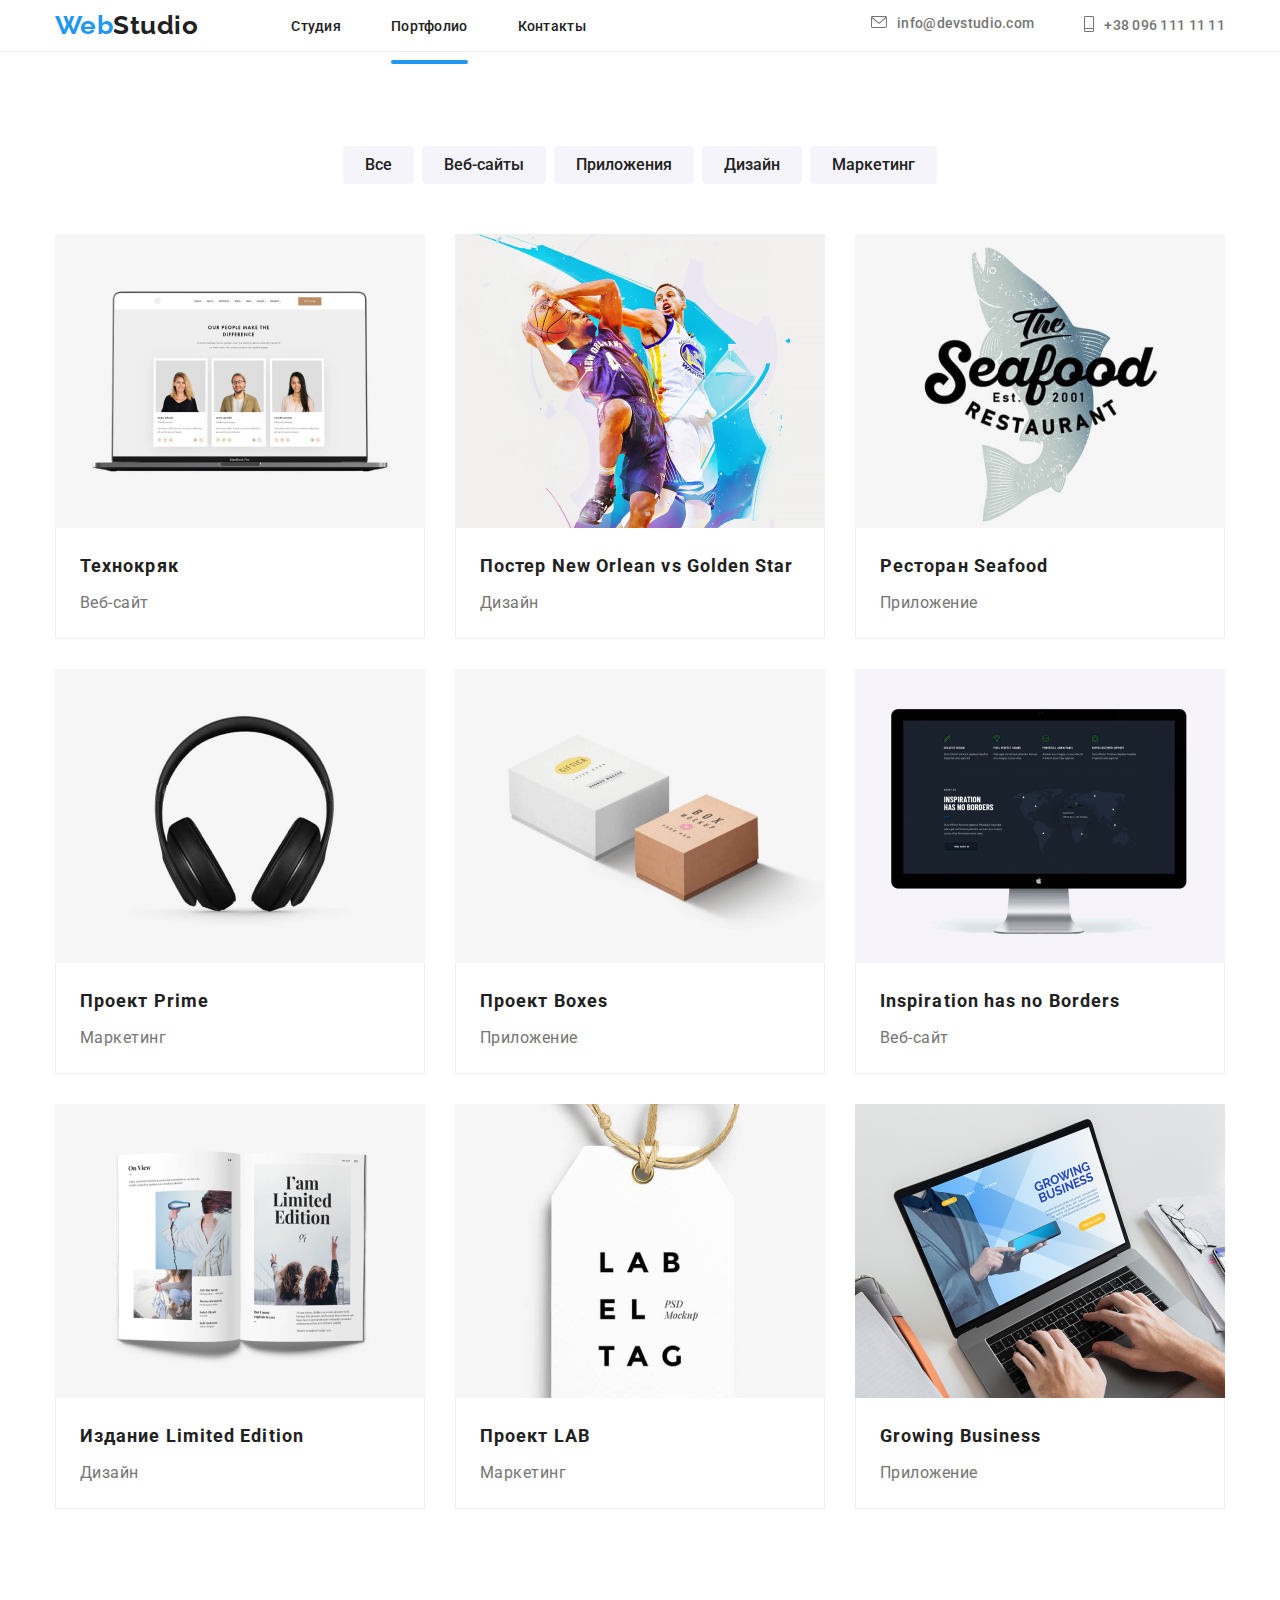
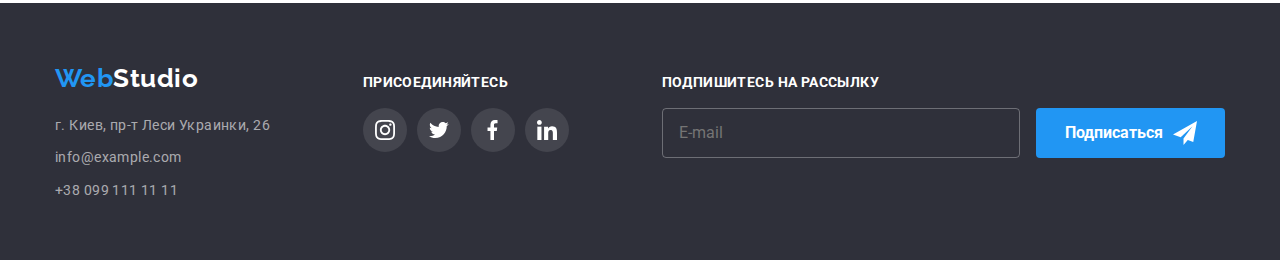
==== commit ba96a30a: "fixes" ====
--- a/portfolio.html
+++ b/portfolio.html
@@ -346,7 +346,7 @@
         </div>
         <div class="footer__form">
           <h2 class="footer__form--title">Подпишитесь на рассылку</h2>
-          <form action="" class="footer__form--form">
+          <form action="#" class="footer__form--form">
             <input type="email" id="email" name="email" placeholder="E-mail">
             <label for="email" ></label>
             <button type="submit" class="footer__form--btn"> Подписаться 
--- a/css/portfolio.min.css
+++ b/css/portfolio.min.css
@@ -1 +1 @@
-/*! modern-normalize v1.1.0 | MIT License | https://github.com/sindresorhus/modern-normalize */*,::before,::after{box-sizing:border-box}html{-moz-tab-size:4;-o-tab-size:4;tab-size:4}html{line-height:1.15;-webkit-text-size-adjust:100%}body{margin:0}body{font-family:system-ui,-apple-system,"Segoe UI",Roboto,Helvetica,Arial,sans-serif,"Apple Color Emoji","Segoe UI Emoji"}hr{height:0;color:inherit}abbr[title]{-webkit-text-decoration:underline dotted;text-decoration:underline dotted}b,strong{font-weight:bolder}code,kbd,samp,pre{font-family:ui-monospace,SFMono-Regular,Consolas,"Liberation Mono",Menlo,monospace;font-size:1em}small{font-size:80%}sub,sup{font-size:75%;line-height:0;position:relative;vertical-align:baseline}sub{bottom:-0.25em}sup{top:-0.5em}table{text-indent:0;border-color:inherit}button,input,optgroup,select,textarea{font-family:inherit;font-size:100%;line-height:1.15;margin:0}button,select{text-transform:none}button,[type=button],[type=reset],[type=submit]{-webkit-appearance:button}::-moz-focus-inner{border-style:none;padding:0}:-moz-focusring{outline:1px dotted ButtonText}:-moz-ui-invalid{box-shadow:none}legend{padding:0}progress{vertical-align:baseline}::-webkit-inner-spin-button,::-webkit-outer-spin-button{height:auto}[type=search]{-webkit-appearance:textfield;outline-offset:-2px}::-webkit-search-decoration{-webkit-appearance:none}::-webkit-file-upload-button{-webkit-appearance:button;font:inherit}summary{display:list-item}p,h1,h2,h3,h4,h5,h6{margin:0}ul{margin:0;padding:0;list-style:none}button{cursor:pointer}img{display:block}address{font-style:normal}a{color:inherit;text-decoration:none;font-style:normal;cursor:pointer}body{background-color:#fff;color:#212121;font-family:"Roboto","sans-serif";color:#212121;line-height:1.2;letter-spacing:.03em}.container,.footer__box,.portfolio__box,.header__box{width:1200px;padding-left:15px;padding-right:15px;margin-left:auto;margin-right:auto}.section,.portfolio{padding-top:94px;padding-bottom:94px}.current,.header{color:#2196f3}.logo,.footer__logo,.header__logo{color:#2196f3;font-family:"Raleway";font-size:26px;font-weight:700}.btn,.footer__form--btn,.portfolio__menu--btn{border-radius:4px;border:none;background-color:#2196f3;color:#fff;font-size:16px;font-weight:700;line-height:1.87;letter-spacing:.06}.second-title{text-align:center;font-size:36px;font-weight:700;line-height:1.16;letter-spacing:.03em;margin-bottom:50px}.visually-hidden,.portfolio__hidden-title{position:absolute;width:1px;height:1px;margin:-1px;padding:0;overflow:hidden;border:0;clip:rect(0 0 0 0)}.is-hidden{visibility:hidden;pointer-events:none;opacity:0}.header{background-color:#fff;border-bottom:#ececec 1px solid}.header__nav--list,.header__nav--contacts{display:flex}.header__box{display:flex;align-items:center;justify-content:space-between}.header__nav--link,.header__contacts--link{font-size:14px;font-weight:500;line-height:1.14;letter-spacing:.02em;padding-top:10px;padding-bottom:10px;transition:color 250ms cubic-bezier(0.4, 0, 0.2, 1)}.header__nav--link:hover,.header__nav--link:hover,.header__nav--link:focus,.header__nav--link:focus,.header__contacts--link:hover,.header__contacts--link:hover,.header__contacts--link:focus,.header__contacts--link:focus{color:#2196f3}.header__nav{display:flex;align-items:center}.header__nav--item:not(:last-child){margin-right:50px}.header__nav--link{color:#212121}.header__nav--current{position:relative}.header__nav--current::after{content:"";position:absolute;display:block;height:4px;width:100%;bottom:-20px;left:0;border-radius:2px;background-color:#2196f3}.header__contacts--item:not(:last-child){margin-right:50px}.header__contacts--link{color:#757575;display:flex;align-items:center}.header__contacts--icon{margin-right:10px;fill:#757575;transition:fill 250ms cubic-bezier(0.4, 0, 0.2, 1)}.header__contacts--link:hover .header__contacts--icon,.header__contacts--link:focus .header__contacts--icon{fill:#2196f3}.logo,.footer__logo,.header__logo{display:inline-block;color:#2196f3;font-family:"Raleway";font-size:26px;font-weight:700}.header__logo{margin-right:93px;padding-top:10px;padding-bottom:10px}.header__logo--span{color:#212121}.footer__logo{margin-bottom:20px}.footer__logo--span{color:#fff}.portfolio__item{transition:box-shadow 250ms cubic-bezier(0.4, 0, 0.2, 1)}.portfolio__list{display:flex;flex-wrap:wrap}.portfolio__wrap{position:relative;overflow:hidden}.portfolio__hover-text{display:block;position:absolute;width:100%;height:100%;bottom:-100%;background-color:#2196f3;opacity:0;font-size:18px;line-height:1.5;color:#fff;padding:63px 24px 63px 24px;transition:transform 250ms cubic-bezier(0.4, 0, 0.2, 1),opacity 250ms cubic-bezier(0.4, 0, 0.2, 1);overflow:auto}.portfolio__menu--list{display:flex;justify-content:center;margin-bottom:50px}.portfolio__menu--item:not(:last-child){margin-right:8px}.portfolio__menu--btn{background-color:#f5f4fa;color:#212121;font-weight:500;line-height:1.6;text-align:center;padding:6px 22px 6px 22px;transition:background-color 250ms cubic-bezier(0.4, 0, 0.2, 1),color 250ms cubic-bezier(0.4, 0, 0.2, 1),box-shadow 250ms cubic-bezier(0.4, 0, 0.2, 1)}.portfolio__menu--btn:hover,.portfolio__menu--btn:focus{background-color:#2196f3;color:#fff;box-shadow:0px 3px 1px 0px rgba(0,0,0,.25),0px 1px 2px 0px rgba(0,0,0,.25),0px 2px 2px 0px rgba(0,0,0,.25)}.portfolio__item--title{font-size:18px;line-height:2;letter-spacing:.06em;font-weight:700;color:var(--primary-text-color);margin-bottom:4px}.portfolio__item:hover,.portfolio__item:focus{box-shadow:0px 4px 4px 0px rgba(0,0,0,.25)}.portfolio__item--text{color:#757575;font-size:16px;line-height:1.87em}.portfolio__item:not(:nth-last-child(-n+3)){margin-bottom:30px}.portfolio__item:not(:nth-child(3n)){margin-right:30px}.portfolio__item--box{border-bottom:1px #eee solid;border-right:1px #eee solid;border-left:1px #eee solid;padding:20px 24px 20px 24px}.portfolio__item:hover .portfolio__hover-text,.portfolio__item:focus .portfolio__hover-text{transform:translateY(-100%);opacity:.9}.footer{background-color:#2f303a;padding-top:60px;padding-bottom:57px}.footer__box{display:flex;justify-content:space-between;align-items:baseline}.footer__social--title,.footer__form--title{color:#fff;text-transform:uppercase;font-size:14px;font-weight:700;line-height:.87;letter-spacing:.03em;margin-bottom:20px}.footer__contacts--item{font-size:14px;font-weight:400;line-height:1.2;letter-spacing:.03em;line-height:1.7;font-size:14px;letter-spacing:.03em;color:rgba(255,255,255,.6);transition:color 250ms cubic-bezier(0.4, 0, 0.2, 1)}.footer__contacts--item:not(:last-child){margin-bottom:9px}.footer__contacts--item:hover,.footer__contacts--item:focus{color:#fff}.footer__social--list,.footer__social--item,.footer__social--link{display:flex}.footer__social--item{width:44px;height:44px}.footer__social--item:not(:last-child){margin-bottom:9px;margin-right:10px}.footer__social--link{width:100%;height:100%;background-color:rgba(255,255,255,.1);border-radius:50%;justify-content:center;align-items:center;transition:background-color 250ms cubic-bezier(0.4, 0, 0.2, 1)}.footer__social--link:hover,.footer__social--link:focus{background-color:#2196f3}.footer__social--icon{fill:#fff}.footer__form input{padding-top:15px;padding-bottom:15px;padding-left:16px;margin-right:12px;width:358px;border:solid 1px rgba(255,255,255,.3);border-radius:4px;background-color:transparent;outline:none;color:#fff;transition:border 250ms cubic-bezier(0.4, 0, 0.2, 1)}.footer__form input:focus{border:solid 1px #2196f3}.footer__form input::-moz-placeholder{font-size:16px;line-height:1.25;font-weight:400;color:#757575;-moz-transition:color 250ms cubic-bezier(0.4, 0, 0.2, 1);transition:color 250ms cubic-bezier(0.4, 0, 0.2, 1)}.footer__form input:-ms-input-placeholder{font-size:16px;line-height:1.25;font-weight:400;color:#757575;-ms-transition:color 250ms cubic-bezier(0.4, 0, 0.2, 1);transition:color 250ms cubic-bezier(0.4, 0, 0.2, 1)}.footer__form input::placeholder{font-size:16px;line-height:1.25;font-weight:400;color:#757575;transition:color 250ms cubic-bezier(0.4, 0, 0.2, 1)}.footer__form input:hover::-moz-placeholder, .footer__form input:focus::-moz-placeholder{color:#fff}.footer__form input:hover:-ms-input-placeholder, .footer__form input:focus:-ms-input-placeholder{color:#fff}.footer__form input:hover::placeholder,.footer__form input:focus::placeholder{color:#fff}.footer__form--btn{padding:10px 28px 10px 29px;display:inline-flex;align-items:center;max-width:200px;min-height:50px}.footer__form--btn--icon{fill:#fff;margin-left:10px}/*# sourceMappingURL=portfolio.min.css.map */+/*! modern-normalize v1.1.0 | MIT License | https://github.com/sindresorhus/modern-normalize */*,::before,::after{box-sizing:border-box}html{-moz-tab-size:4;-o-tab-size:4;tab-size:4}html{line-height:1.15;-webkit-text-size-adjust:100%}body{margin:0}body{font-family:system-ui,-apple-system,"Segoe UI",Roboto,Helvetica,Arial,sans-serif,"Apple Color Emoji","Segoe UI Emoji"}hr{height:0;color:inherit}abbr[title]{-webkit-text-decoration:underline dotted;text-decoration:underline dotted}b,strong{font-weight:bolder}code,kbd,samp,pre{font-family:ui-monospace,SFMono-Regular,Consolas,"Liberation Mono",Menlo,monospace;font-size:1em}small{font-size:80%}sub,sup{font-size:75%;line-height:0;position:relative;vertical-align:baseline}sub{bottom:-0.25em}sup{top:-0.5em}table{text-indent:0;border-color:inherit}button,input,optgroup,select,textarea{font-family:inherit;font-size:100%;line-height:1.15;margin:0}button,select{text-transform:none}button,[type=button],[type=reset],[type=submit]{-webkit-appearance:button}::-moz-focus-inner{border-style:none;padding:0}:-moz-focusring{outline:1px dotted ButtonText}:-moz-ui-invalid{box-shadow:none}legend{padding:0}progress{vertical-align:baseline}::-webkit-inner-spin-button,::-webkit-outer-spin-button{height:auto}[type=search]{-webkit-appearance:textfield;outline-offset:-2px}::-webkit-search-decoration{-webkit-appearance:none}::-webkit-file-upload-button{-webkit-appearance:button;font:inherit}summary{display:list-item}p,h1,h2,h3,h4,h5,h6{margin:0}ul{margin:0;padding:0;list-style:none}button{cursor:pointer}img{display:block}address{font-style:normal}a{color:inherit;text-decoration:none;font-style:normal;cursor:pointer}body{background-color:#fff;color:#212121;font-family:"Roboto","sans-serif";color:#212121;line-height:1.2;letter-spacing:.03em}.container,.footer__box,.portfolio__box,.header__box{width:1200px;padding-left:15px;padding-right:15px;margin-left:auto;margin-right:auto}.section,.portfolio{padding-top:94px;padding-bottom:94px}.current,.header{color:#2196f3}.logo,.footer__logo,.header__logo{color:#2196f3;font-family:"Raleway";font-size:26px;font-weight:700}.btn,.footer__form--btn,.portfolio__menu--btn{border-radius:4px;border:none;background-color:#2196f3;color:#fff;font-size:16px;font-weight:700;line-height:1.87;letter-spacing:.06}.second-title{text-align:center;font-size:36px;font-weight:700;line-height:1.16;letter-spacing:.03em;margin-bottom:50px}.visually-hidden,.portfolio__hidden-title{position:absolute;width:1px;height:1px;margin:-1px;padding:0;overflow:hidden;border:0;clip:rect(0 0 0 0)}.is-hidden{visibility:hidden;pointer-events:none;opacity:0}.header{background-color:#fff;border-bottom:#ececec 1px solid}.header__nav--list,.header__nav--contacts{display:flex}.header__box{display:flex;align-items:center;justify-content:space-between}.header__nav--link,.header__contacts--link{font-size:14px;font-weight:500;line-height:1.14;letter-spacing:.02em;padding-top:10px;padding-bottom:10px;transition:color 250ms cubic-bezier(0.4, 0, 0.2, 1)}.header__nav--link:hover,.header__nav--link:hover,.header__nav--link:focus,.header__nav--link:focus,.header__contacts--link:hover,.header__contacts--link:hover,.header__contacts--link:focus,.header__contacts--link:focus{color:#2196f3}.header__nav{display:flex;align-items:center}.header__nav--item:not(:last-child){margin-right:50px}.header__nav--link{color:#212121}.header__nav--current{position:relative}.header__nav--current::after{content:"";position:absolute;display:block;height:4px;width:100%;bottom:-20px;left:0;border-radius:2px;background-color:#2196f3}.header__contacts{display:flex}.header__contacts--item:not(:last-child){margin-right:50px}.header__contacts--link{color:#757575;display:flex;align-items:center}.header__contacts--icon{margin-right:10px;fill:#757575;transition:fill 250ms cubic-bezier(0.4, 0, 0.2, 1)}.header__contacts--link:hover .header__contacts--icon,.header__contacts--link:focus .header__contacts--icon{fill:#2196f3}.logo,.footer__logo,.header__logo{display:inline-block;color:#2196f3;font-family:"Raleway";font-size:26px;font-weight:700}.header__logo{margin-right:93px;padding-top:10px;padding-bottom:10px}.header__logo--span{color:#212121}.footer__logo{margin-bottom:20px}.footer__logo--span{color:#fff}.portfolio__item{transition:box-shadow 250ms cubic-bezier(0.4, 0, 0.2, 1)}.portfolio__list{display:flex;flex-wrap:wrap}.portfolio__wrap{position:relative;overflow:hidden}.portfolio__hover-text{display:block;position:absolute;width:100%;height:100%;bottom:-100%;background-color:#2196f3;opacity:0;font-size:18px;font-weight:400;line-height:1.5;letter-spacing:.03em;color:#fff;padding:63px 24px 63px 24px;transition:transform 250ms cubic-bezier(0.4, 0, 0.2, 1),opacity 250ms cubic-bezier(0.4, 0, 0.2, 1);overflow:auto}.portfolio__menu--list{display:flex;justify-content:center;margin-bottom:50px}.portfolio__menu--item:not(:last-child){margin-right:8px}.portfolio__menu--btn{background-color:#f5f4fa;color:#212121;font-weight:500;line-height:1.6;text-align:center;padding:6px 22px 6px 22px;transition:background-color 250ms cubic-bezier(0.4, 0, 0.2, 1),color 250ms cubic-bezier(0.4, 0, 0.2, 1),box-shadow 250ms cubic-bezier(0.4, 0, 0.2, 1)}.portfolio__menu--btn:hover,.portfolio__menu--btn:focus{background-color:#2196f3;color:#fff;box-shadow:0px 3px 1px 0px rgba(0,0,0,.25),0px 1px 2px 0px rgba(0,0,0,.25),0px 2px 2px 0px rgba(0,0,0,.25)}.portfolio__item--title{font-size:18px;font-weight:700;line-height:2;letter-spacing:.06em;color:#212121;margin-bottom:4px}.portfolio__item:hover,.portfolio__item:focus{box-shadow:0px 4px 4px 0px rgba(0,0,0,.25)}.portfolio__item--text{color:#757575;font-size:16px;font-weight:400;line-height:1.87;letter-spacing:.03em}.portfolio__item:not(:nth-last-child(-n+3)){margin-bottom:30px}.portfolio__item:not(:nth-child(3n)){margin-right:30px}.portfolio__item--box{border-bottom:1px #eee solid;border-right:1px #eee solid;border-left:1px #eee solid;padding:20px 24px 20px 24px}.portfolio__item:hover .portfolio__hover-text,.portfolio__item:focus .portfolio__hover-text{transform:translateY(-100%);opacity:.9}.footer{background-color:#2f303a;padding-top:60px;padding-bottom:57px}.footer__box{display:flex;justify-content:space-between;align-items:baseline}.footer__social--title,.footer__form--title{color:#fff;text-transform:uppercase;font-size:14px;font-weight:700;line-height:.87;letter-spacing:.03em;margin-bottom:20px}.footer__contacts--item{font-size:14px;font-weight:400;line-height:1.7;letter-spacing:.03em;color:rgba(255,255,255,.6);transition:color 250ms cubic-bezier(0.4, 0, 0.2, 1)}.footer__contacts--item:not(:last-child){margin-bottom:9px}.footer__contacts--item:hover,.footer__contacts--item:focus{color:#fff}.footer__social--list,.footer__social--item,.footer__social--link{display:flex}.footer__social--item{width:44px;height:44px}.footer__social--item:not(:last-child){margin-bottom:9px;margin-right:10px}.footer__social--link{width:100%;height:100%;background-color:rgba(255,255,255,.1);border-radius:50%;justify-content:center;align-items:center;transition:background-color 250ms cubic-bezier(0.4, 0, 0.2, 1)}.footer__social--link:hover,.footer__social--link:focus{background-color:#2196f3}.footer__social--icon{fill:#fff}.footer__form input{padding-top:15px;padding-bottom:15px;padding-left:16px;margin-right:12px;width:358px;border:solid 1px rgba(255,255,255,.3);border-radius:4px;background-color:transparent;outline:none;color:#fff;transition:border 250ms cubic-bezier(0.4, 0, 0.2, 1)}.footer__form input:focus{border:solid 1px #2196f3}.footer__form input::-moz-placeholder{font-size:16px;font-weight:400;line-height:1;letter-spacing:25;color:#757575;-moz-transition:color 250ms cubic-bezier(0.4, 0, 0.2, 1);transition:color 250ms cubic-bezier(0.4, 0, 0.2, 1)}.footer__form input:-ms-input-placeholder{font-size:16px;font-weight:400;line-height:1;letter-spacing:25;color:#757575;-ms-transition:color 250ms cubic-bezier(0.4, 0, 0.2, 1);transition:color 250ms cubic-bezier(0.4, 0, 0.2, 1)}.footer__form input::placeholder{font-size:16px;font-weight:400;line-height:1;letter-spacing:25;color:#757575;transition:color 250ms cubic-bezier(0.4, 0, 0.2, 1)}.footer__form input:hover::-moz-placeholder, .footer__form input:focus::-moz-placeholder{color:#fff}.footer__form input:hover:-ms-input-placeholder, .footer__form input:focus:-ms-input-placeholder{color:#fff}.footer__form input:hover::placeholder,.footer__form input:focus::placeholder{color:#fff}.footer__form--btn{padding:10px 28px 10px 29px;display:inline-flex;align-items:center;max-width:200px;min-height:50px}.footer__form--btn--icon{fill:#fff;margin-left:10px}/*# sourceMappingURL=portfolio.min.css.map */